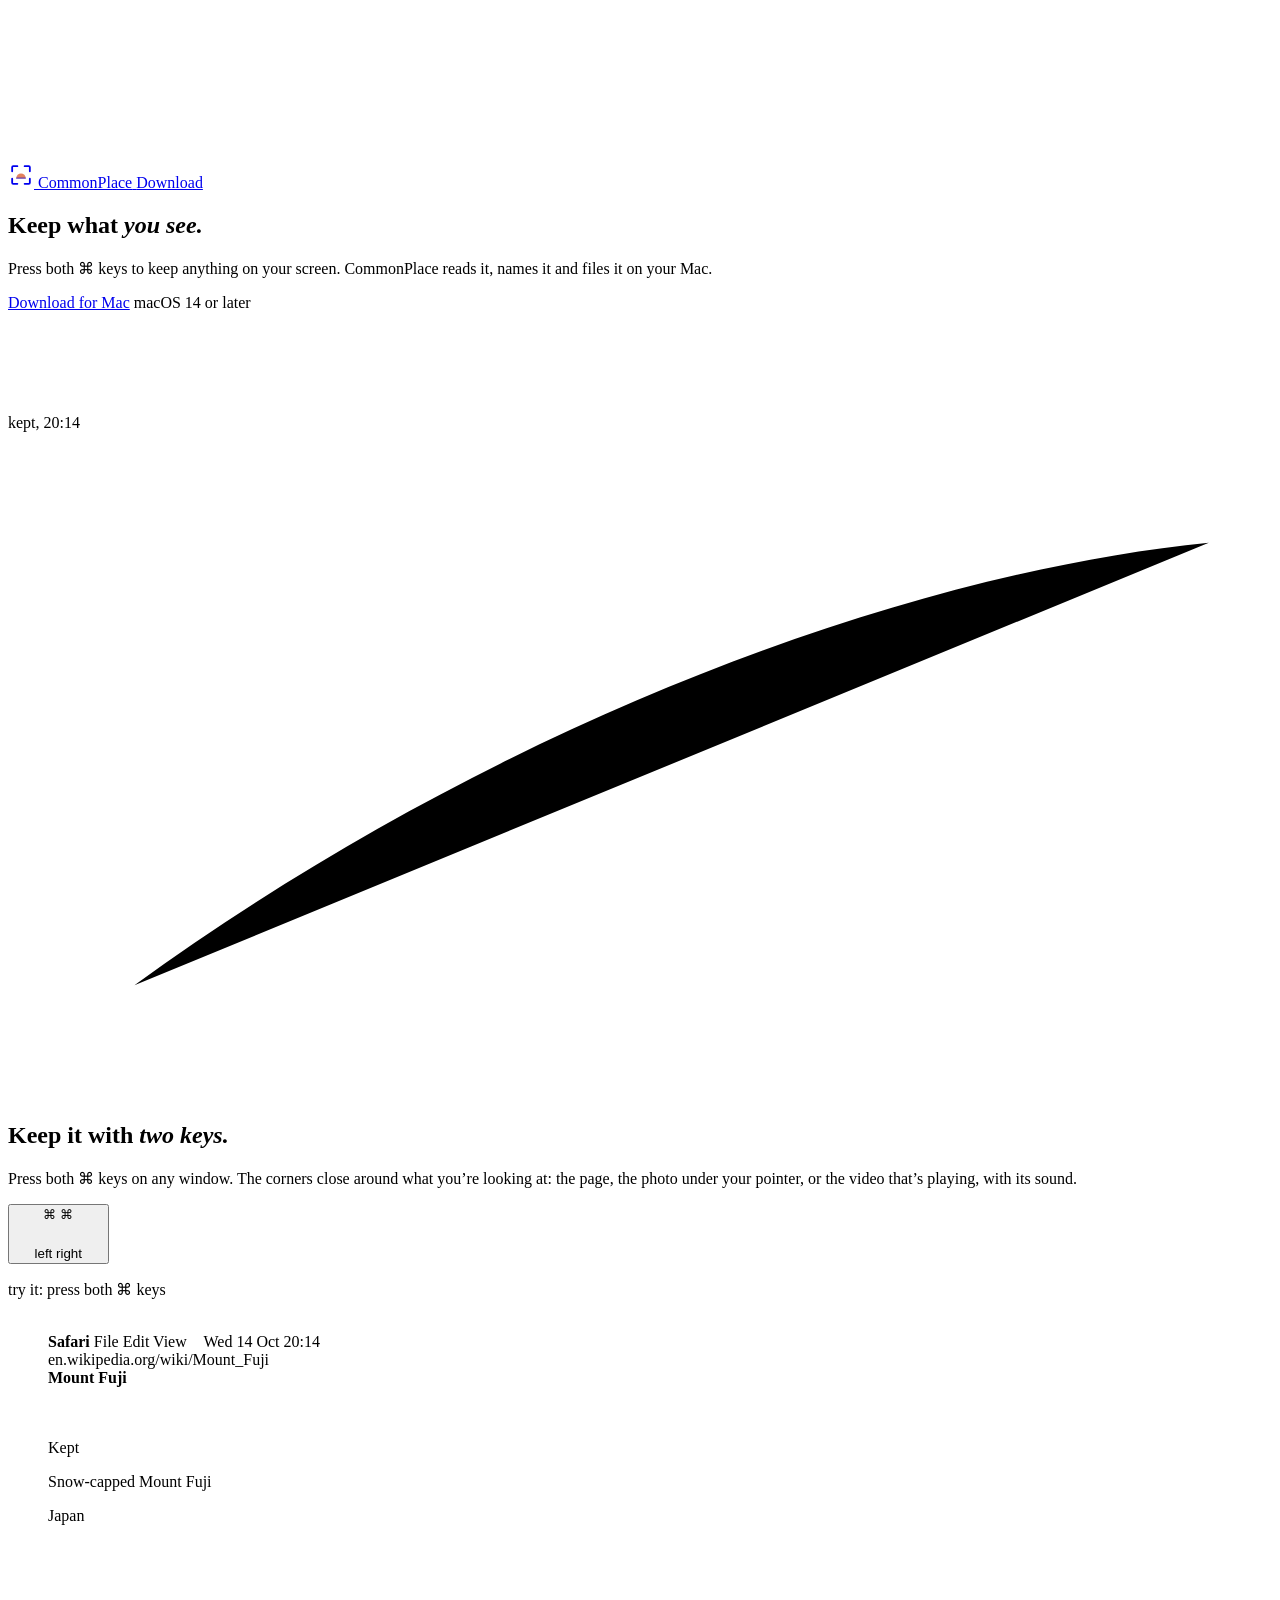
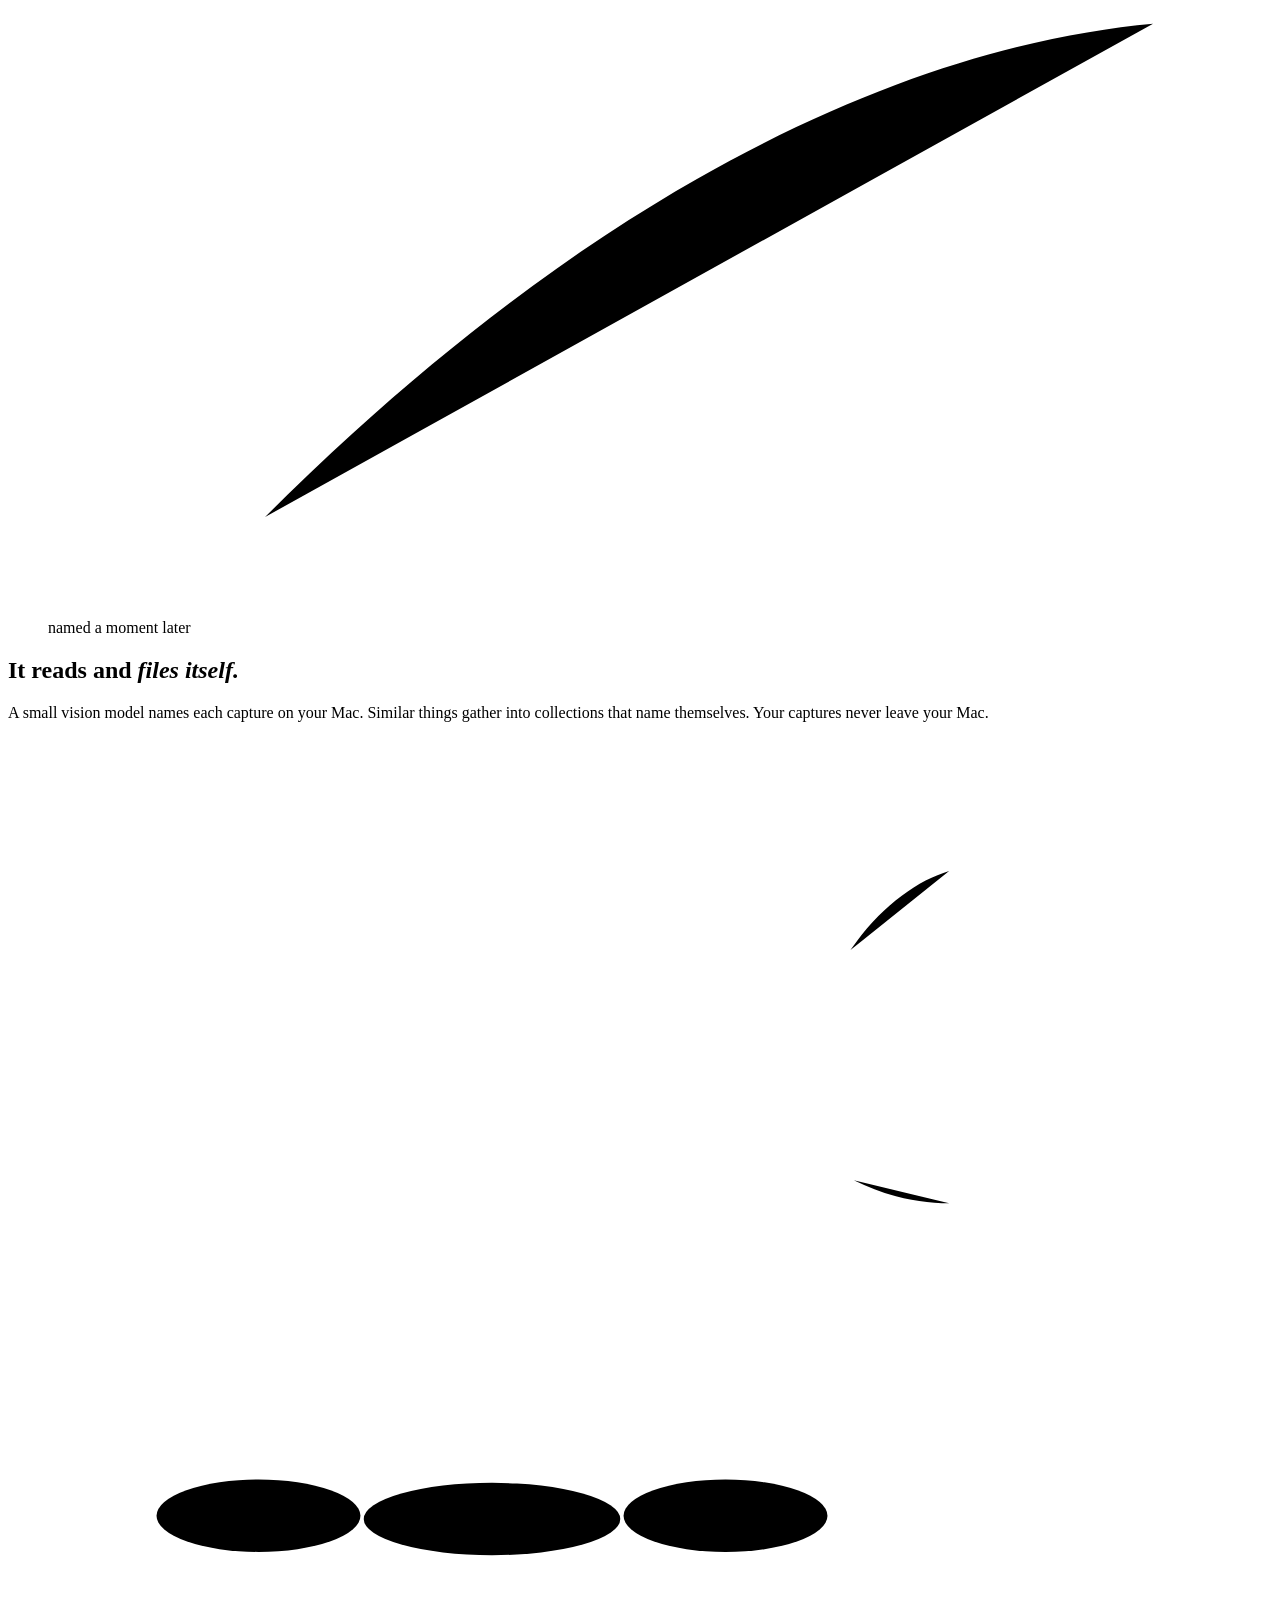
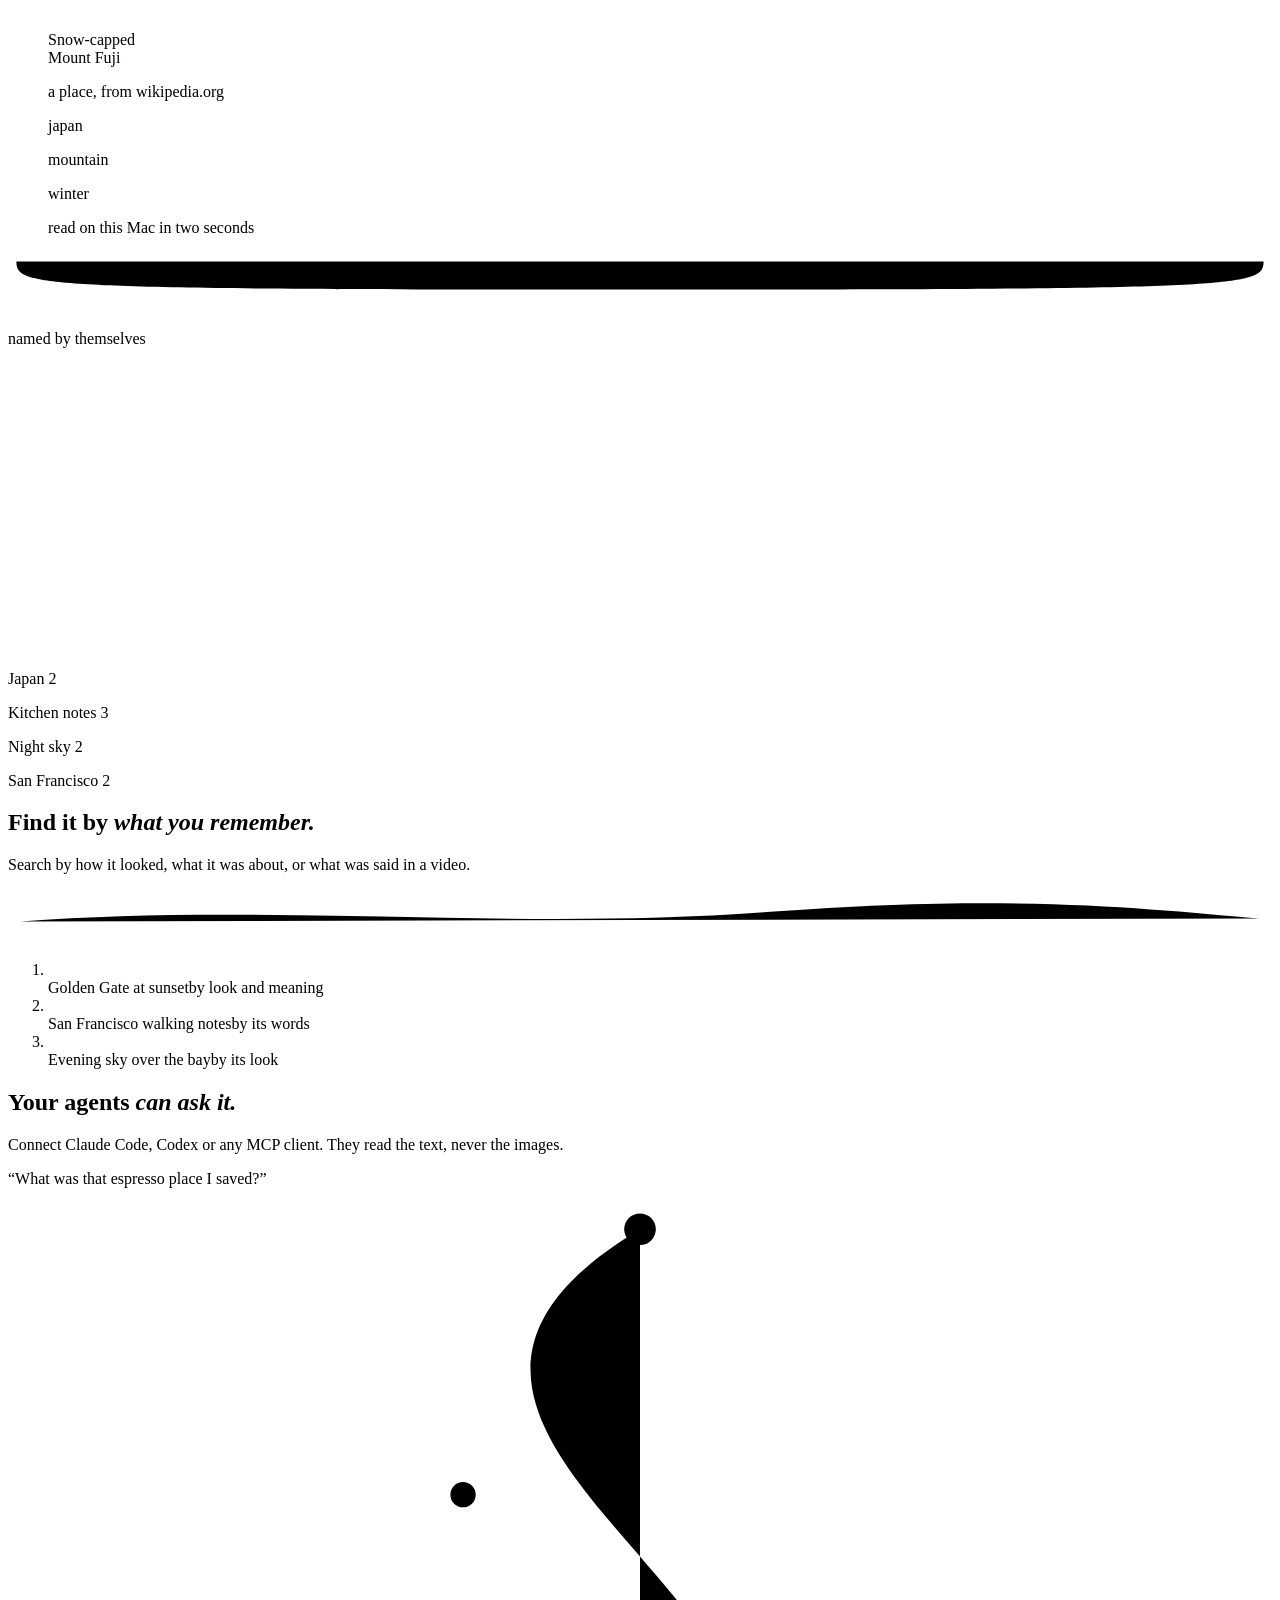
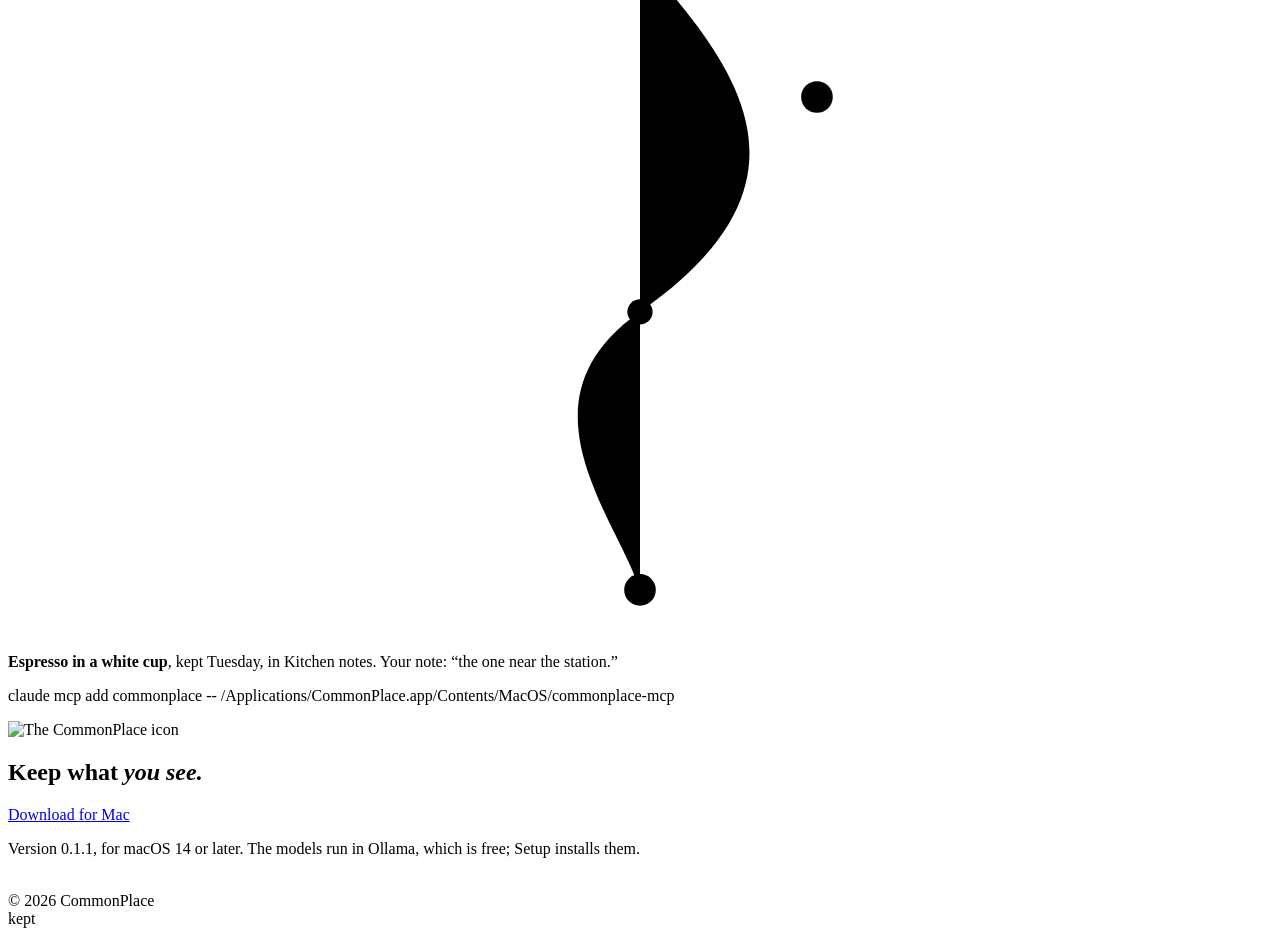
==== site/index.html @ 5548d1bf "CommonPlace: keep what you see A native Mac app: press both ⌘ keys to keep anything on your screen. " ====
<!doctype html>
<html lang="en">
<head>
<meta charset="utf-8">
<meta name="viewport" content="width=device-width, initial-scale=1">
<title>CommonPlace</title>
<meta name="description" content="Press both ⌘ keys to keep anything on your screen. CommonPlace reads it, names it and files it on your Mac.">
<meta property="og:title" content="CommonPlace">
<meta property="og:description" content="Press both ⌘ keys to keep anything on your screen.">
<meta property="og:image" content="https://atcommonplace.com/art/og.png">
<meta property="og:type" content="website">
<meta name="twitter:card" content="summary_large_image">
<meta name="theme-color" content="#1B2340">
<link rel="icon" href="/art/favicon.png" type="image/png">
<link rel="apple-touch-icon" href="/art/apple-touch-icon.png">
<link rel="preconnect" href="https://fonts.googleapis.com">
<link rel="preconnect" href="https://fonts.gstatic.com" crossorigin>
<link href="https://fonts.googleapis.com/css2?family=Newsreader:ital,opsz,wght@0,6..72,300..500;1,6..72,300..500&family=Instrument+Sans:wght@400..600&display=swap" rel="stylesheet">
<link rel="stylesheet" href="/styles.css">
</head>
<body>

<!-- The sky: a slowly flowing, grained gradient behind everything, turning from dawn to night as you read. -->
<canvas class="sky" id="sky" aria-hidden="true"></canvas>
<svg width="0" height="0" style="position:absolute" aria-hidden="true"><filter id="pencil" x="-5%" y="-20%" width="110%" height="140%"><feTurbulence type="fractalNoise" baseFrequency="0.06" numOctaves="2" seed="4" result="w"/><feDisplacementMap in="SourceGraphic" in2="w" scale="2.2" xChannelSelector="R" yChannelSelector="G" result="r"/><feTurbulence type="fractalNoise" baseFrequency="1.3" numOctaves="1" seed="9" result="s"/><feColorMatrix in="s" type="matrix" values="0 0 0 0 0  0 0 0 0 0  0 0 0 0 0  -2.2 0 0 0 2.0" result="m"/><feComposite in="r" in2="m" operator="in"/></filter></svg>
<div class="stars" aria-hidden="true"></div>

<header class="nav" id="nav">
  <a class="brand" href="#top" aria-label="CommonPlace">
    <svg class="live-mark" viewBox="0 0 100 100" width="26" height="26" aria-hidden="true">
      <defs><clipPath id="above-horizon"><rect x="0" y="0" width="100" height="63"/></clipPath></defs>
      <g clip-path="url(#above-horizon)"><circle id="mark-sun" cx="50" cy="62" r="18" fill="#E3835C"/></g>
      <path d="M33 62 H67" stroke="currentColor" stroke-width="5" stroke-linecap="round" opacity=".55"/>
      <path d="M16 36 V20 Q16 16 20 16 H36 M64 16 H80 Q84 16 84 20 V36 M84 64 V80 Q84 84 80 84 H64 M36 84 H20 Q16 84 16 80 V64" fill="none" stroke="currentColor" stroke-width="7" stroke-linecap="round" stroke-linejoin="round"/>
    </svg>
    <span>CommonPlace</span>
  </a>
  <a class="pill" href="#download">Download</a>
</header>

<main>

<section class="opening" id="top" data-sky="dawn" aria-label="CommonPlace">
  <div class="viewport-frame" aria-hidden="true"><i></i><i></i><i></i><i></i></div>
  <div class="opening-grid">
    <div class="opening-words">
      <h1 class="display"><span class="line"><span>Keep what</span></span> <span class="line"><span><em>you see.</em></span></span></h1>
      <p class="lede">Press both ⌘ keys to keep anything on your screen. CommonPlace reads it, names it and files it on your Mac.</p>
      <div class="opening-actions">
        <a class="pill pill-ivory" href="#download">Download for Mac</a>
        <span class="opening-hint">macOS 14 or later</span>
      </div>
    </div>
    <div class="collage" aria-hidden="true" data-depth="-0.08">
      <img class="c-yellow" src="/art/scrap-yellow.svg" alt="">
      <img class="c-ink" src="/art/scrap-ink.svg" alt="">
      <figure class="c-print c-fuji"><img src="/art/mountain.svg" alt="">
        <span class="frame"><i></i><i></i><i></i><i></i></span>
      </figure>
      <figure class="c-print c-cup" data-keep><img src="/art/croissant.svg" alt=""></figure>
      <p class="c-note">kept, 20:14</p>
      <svg class="c-note-line" viewBox="0 0 80 40"><path d="M76 6 C56 8 30 18 8 34 M8 34 l4 -12 M8 34 l12 -2"/></svg>
    </div>
  </div>
  <img class="hills hills-dawn" src="/art/hills-dawn.svg" alt="" data-depth="0.05">
</section>

<section class="scene keep" id="keep" data-sky="morning">
  <div class="keep-grid">
    <div class="words reveal">
      <h2 class="display">Keep it with <em>two keys.</em></h2>
      <p>Press both ⌘ keys on any window. The corners close around what you’re looking at: the page, the photo under your pointer, or the video that’s playing, with its sound.</p>
    </div>
    <button class="keys" id="keys" type="button" aria-label="Press both command keys to keep the window in the picture">
      <span class="keys-paper" aria-hidden="true"></span>
      <span class="key"><span>⌘</span></span>
      <span class="key"><span>⌘</span></span>
      <svg class="key-ticks" viewBox="0 0 120 30" aria-hidden="true"><path d="M34 26 l-7 -14 M60 22 v-18 M86 26 l7 -14"/></svg>
      <span class="pencil-note note-left" aria-hidden="true">left</span>
      <span class="pencil-note note-right" aria-hidden="true">right</span>
    </button>
    <p class="try" aria-hidden="true">try it: press both ⌘ keys</p>
    <figure class="mount reveal" id="mount" aria-hidden="true">
      <div class="desk">
        <img class="wallpaper" src="/art/wallpaper.svg" alt="">
        <div class="menubar"><span><b>Safari</b> File Edit View</span><span class="mb-right"><img src="/art/mark-ink.png" alt="" width="13" height="13"> Wed 14 Oct&nbsp;20:14</span></div>
        <div class="window">
          <div class="window-bar"><i></i><i></i><i></i><span>en.wikipedia.org/wiki/Mount_Fuji</span></div>
          <div class="window-body">
            <div class="window-text"><b>Mount Fuji</b><s></s><s></s><s class="short"></s><s></s><s class="short"></s></div>
            <img src="/art/mountain.svg" alt="">
          </div>
          <div class="corners"><i></i><i></i><i></i><i></i></div>
        </div>
        <div class="island">
          <img src="/art/mountain.svg" alt="">
          <div><p class="island-label">Kept</p><p class="island-title">Snow-capped Mount Fuji</p></div>
          <span class="chip">Japan</span>
        </div>
      </div>
      <figcaption class="margin-note">
        <svg viewBox="0 0 120 70" aria-hidden="true"><path d="M112 10 C90 12 58 24 22 60 M22 60 l3 -14 M22 60 l14 -3"/></svg>
        <span>named a moment later</span>
      </figcaption>
    </figure>
  </div>
</section>

<section class="scene reads" data-sky="golden">
  <div class="reads-grid">
    <div class="words reveal">
      <h2 class="display">It reads and <em>files itself.</em></h2>
      <p>A small vision model names each capture on your Mac. Similar things gather into collections that name themselves. Your captures never leave your Mac.</p>
    </div>
    <figure class="reading reveal" aria-hidden="true">
      <div class="big-print" data-keep><img src="/art/mountain.svg" alt=""></div>
      <svg class="annotations" viewBox="0 0 720 520">
        <path class="a1" d="M548 70 C528 76 506 92 488 118 M488 118 l1 -13 M488 118 l12 -5"/>
        <path class="a2" d="M548 272 C530 272 510 268 490 258 M490 258 l12 -1 M490 258 l7 10"/>
        <ellipse class="a3" cx="128" cy="462" rx="62" ry="22"/>
        <ellipse class="a3 b" cx="270" cy="464" rx="78" ry="22"/>
        <ellipse class="a3 c" cx="412" cy="462" rx="62" ry="22"/>
      </svg>
      <p class="note n-title">Snow-capped<br>Mount Fuji</p>
      <p class="note n-kind">a place, from wikipedia.org</p>
      <p class="note n-tag" style="left:17.8%">japan</p><p class="note n-tag" style="left:37.5%">mountain</p><p class="note n-tag" style="left:57.2%">winter</p>
      <p class="note n-time">read on this Mac in two seconds</p>
    </figure>
  </div>
  <div class="table" aria-hidden="true">
    <svg class="table-bracket" viewBox="0 0 900 40" preserveAspectRatio="none"><path d="M6 6 C6 24 20 26 450 26 C880 26 894 24 894 6 M450 26 v10"/></svg>
    <p class="table-note">named by themselves</p>
    <figure class="card" data-keep style="--sx:-44vw; --sy:40px; --sr:-14deg; --tx:-405px; --ty:0px; --tr:-5deg; --mx:-94px; --my:-170px; --mr:-5deg"><img src="/art/mountain.svg" alt=""></figure>
    <figure class="card" data-keep style="--sx:-20vw; --sy:-70px; --sr:9deg; --tx:-392px; --ty:-12px; --tr:3deg; --mx:-88px; --my:-160px; --mr:3deg"><img src="/art/bamboo.svg" alt=""></figure>
    <figure class="card" data-keep style="--sx:-30vw; --sy:130px; --sr:12deg; --tx:-128px; --ty:0px; --tr:4deg; --mx:94px; --my:-170px; --mr:4deg"><img src="/art/cup.svg" alt=""></figure>
    <figure class="card" data-keep style="--sx:8vw; --sy:150px; --sr:-10deg; --tx:-118px; --ty:-12px; --tr:-3deg; --mx:100px; --my:-160px; --mr:-3deg"><img src="/art/croissant.svg" alt=""></figure>
    <figure class="card" data-keep style="--sx:38vw; --sy:-30px; --sr:7deg; --tx:-124px; --ty:-22px; --tr:1deg; --mx:90px; --my:-150px; --mr:1deg"><img src="/art/lemons.svg" alt=""></figure>
    <figure class="card" data-keep style="--sx:30vw; --sy:90px; --sr:-6deg; --tx:138px; --ty:0px; --tr:-4deg; --mx:-94px; --my:110px; --mr:-4deg"><img src="/art/starry.svg" alt=""></figure>
    <figure class="card" data-keep style="--sx:-6vw; --sy:-100px; --sr:-8deg; --tx:150px; --ty:-12px; --tr:3deg; --mx:-88px; --my:120px; --mr:3deg"><img src="/art/planet.svg" alt=""></figure>
    <figure class="card" data-keep style="--sx:22vw; --sy:-110px; --sr:14deg; --tx:410px; --ty:0px; --tr:5deg; --mx:94px; --my:110px; --mr:5deg"><img src="/art/bridge.svg" alt=""></figure>
    <figure class="card" data-keep style="--sx:-36vw; --sy:-10px; --sr:4deg; --tx:398px; --ty:-12px; --tr:-2deg; --mx:100px; --my:120px; --mr:-2deg"><img src="/art/page.svg" alt=""></figure>
    <p class="stack-label" style="--tx:-398px; --mx:-94px; --my:-70px">Japan <span>2</span></p>
    <p class="stack-label" style="--tx:-124px; --mx:97px; --my:-70px">Kitchen notes <span>3</span></p>
    <p class="stack-label" style="--tx:144px; --mx:-94px; --my:210px">Night sky <span>2</span></p>
    <p class="stack-label" style="--tx:404px; --mx:97px; --my:210px">San Francisco <span>2</span></p>
  </div>
</section>

<section class="scene find" data-sky="dusk">
  <div class="words center reveal">
    <h2 class="display">Find it by <em>what you remember.</em></h2>
    <p>Search by how it looked, what it was about, or what was said in a video.</p>
  </div>
  <div class="search reveal" aria-hidden="true">
    <div class="search-line"><span class="typed" data-text="a red bridge at sunset"></span><i class="caret"></i>
      <svg class="scribble" viewBox="0 0 400 16" preserveAspectRatio="none"><path d="M4 10 C80 4 160 13 240 7 S360 6 396 9"/></svg></div>
    <ol class="results">
      <li class="result" data-keep style="--r:-3deg"><div class="r-print"><img src="/art/bridge.svg" alt=""></div><span class="r-title">Golden Gate at sunset</span><span class="why">by look and meaning</span></li>
      <li class="result" data-keep style="--r:2deg"><div class="r-print"><img src="/art/page.svg" alt=""></div><span class="r-title">San Francisco walking notes</span><span class="why">by its words</span></li>
      <li class="result" data-keep style="--r:-1deg"><div class="r-print"><img src="/art/starry.svg" alt=""></div><span class="r-title">Evening sky over the bay</span><span class="why">by its look</span></li>
    </ol>
  </div>
</section>

<section class="scene ask" data-sky="night">
  <div class="words center reveal">
    <h2 class="display">Your agents <em>can ask it.</em></h2>
    <p>Connect Claude Code, Codex or any MCP client. They read the text, never the images.</p>
  </div>
  <div class="dialogue reveal" aria-hidden="true">
    <p class="ask-line">“What was that espresso place I saved?”</p>
    <svg class="star-path" viewBox="0 0 200 160"><path d="M100 4 C40 40 160 70 100 112 C80 126 96 144 100 156"/><circle cx="100" cy="4" r="2.5"/><circle cx="72" cy="46" r="2"/><circle cx="128" cy="78" r="2.5"/><circle cx="100" cy="112" r="2"/><circle cx="100" cy="156" r="2.5"/></svg>
    <div class="answer-card" data-keep>
      <img src="/art/cup-top.svg" alt="">
      <p><b>Espresso in a white cup</b>, kept Tuesday, in Kitchen notes. Your note: “the one near the station.”</p>
    </div>
    <p class="cmd">claude mcp add commonplace -- /Applications/CommonPlace.app/Contents/MacOS/commonplace-mcp</p>
  </div>
</section>

<section class="download" id="download" data-sky="deepNight">
  <i class="shooting-star" aria-hidden="true"></i>
  <div class="download-words reveal">
    <img class="app-icon" src="/art/icon.png" alt="The CommonPlace icon" width="136" height="136">
    <h2 class="display">Keep what <em>you see.</em></h2>
    <a class="pill pill-ivory pill-large" id="get" href="/download" data-keep>Download for Mac</a>
    <p class="meta">Version 0.1.1, for macOS 14 or later. The models run in Ollama, which is free; Setup installs them.</p>
  </div>
  <img class="hills hills-night" src="/art/hills-night.svg" alt="">
  <footer class="footer">© 2026 CommonPlace</footer>
</section>

</main>

<div class="finder" id="finder" aria-hidden="true"><i></i><i></i><i></i><i></i><span class="finder-note">kept</span></div>
<div class="grain" aria-hidden="true"></div>
<script src="https://cdn.jsdelivr.net/npm/lenis@1.1.13/dist/lenis.min.js" defer></script>
<script src="/main.js" defer></script>
</body>
</html>
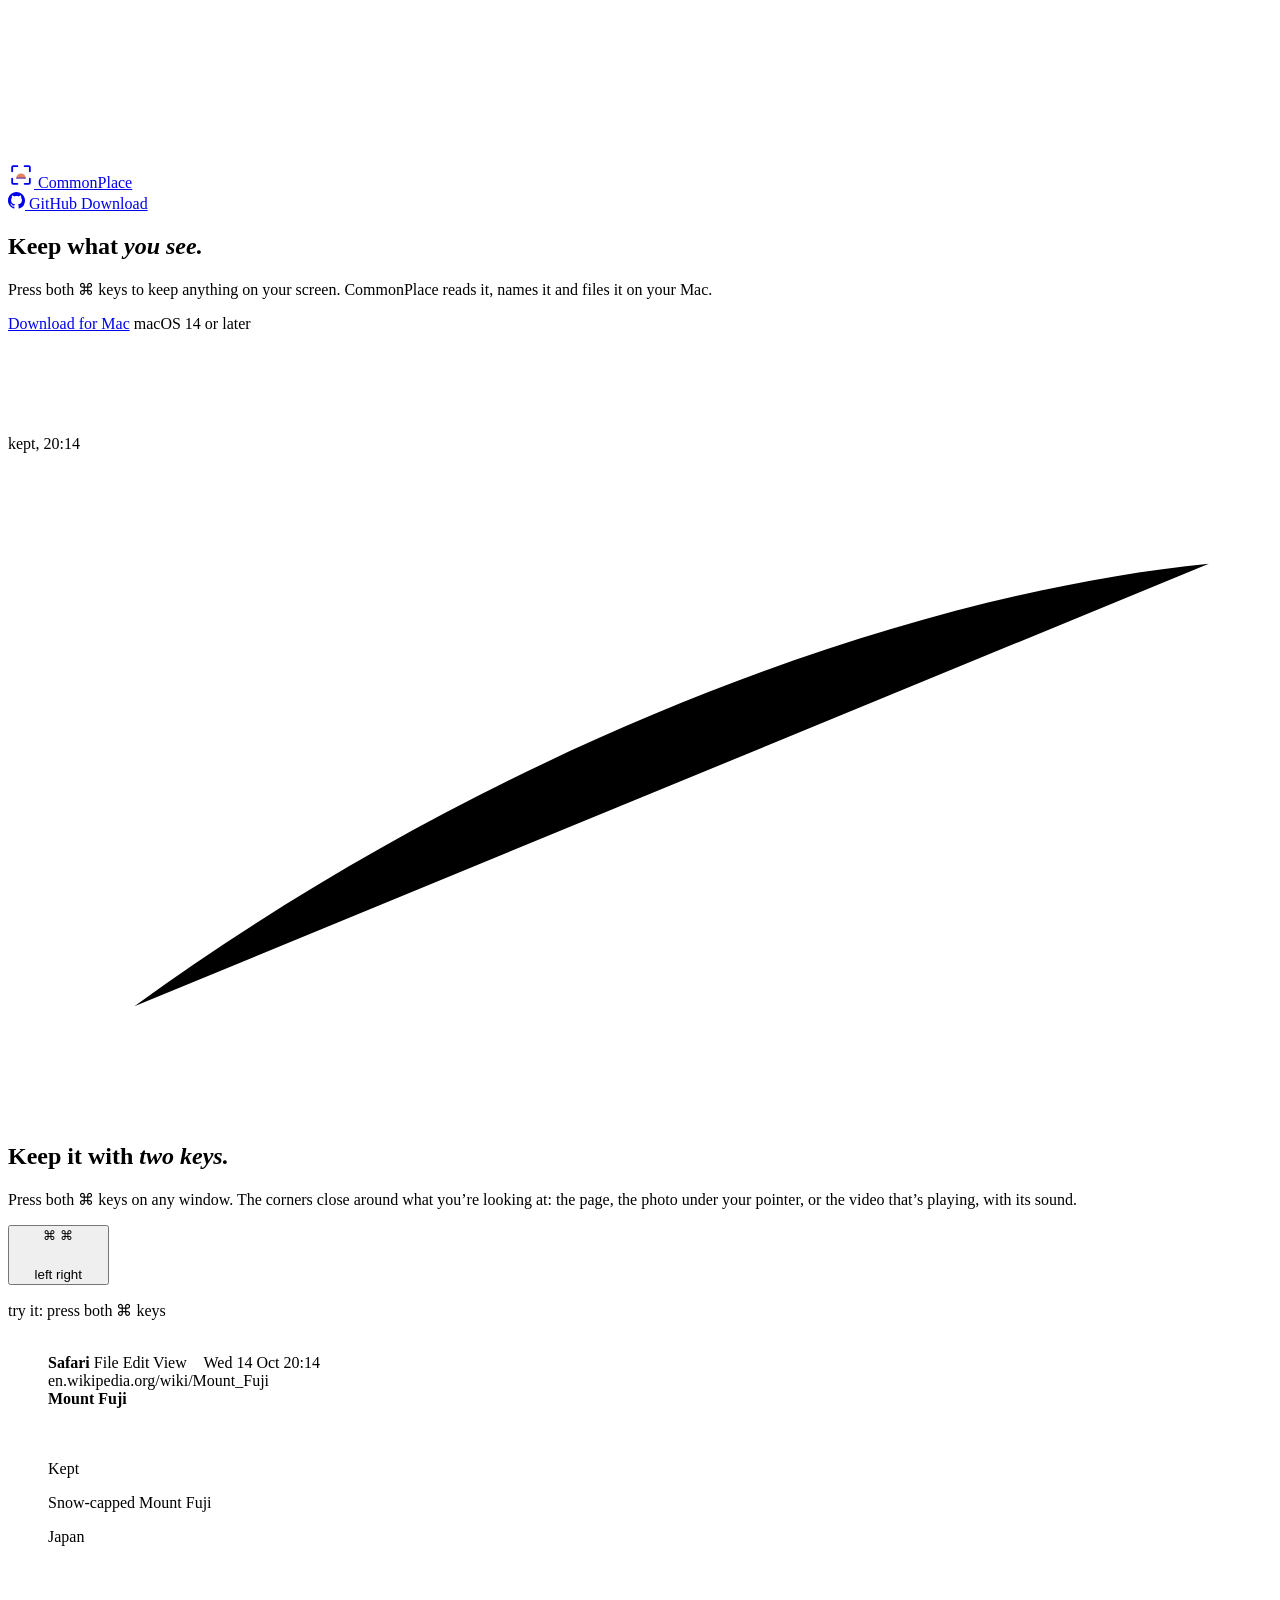
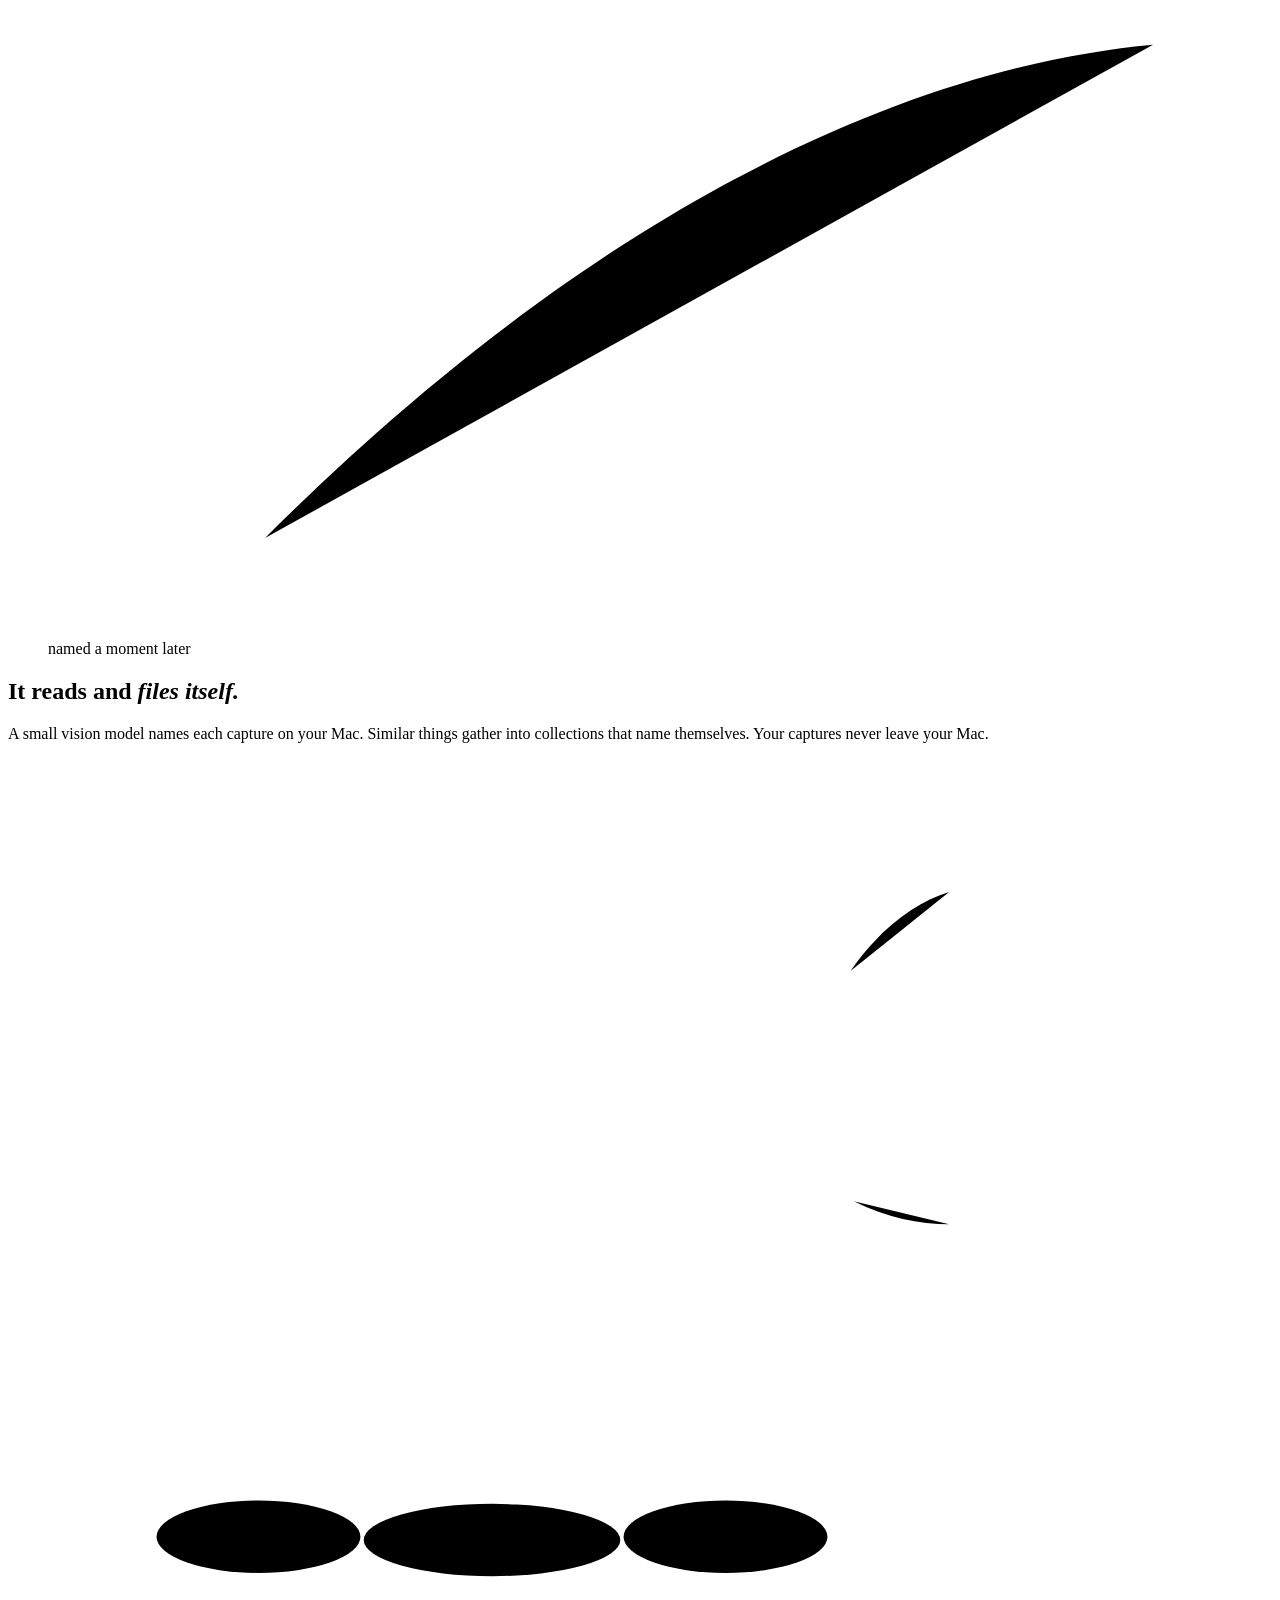
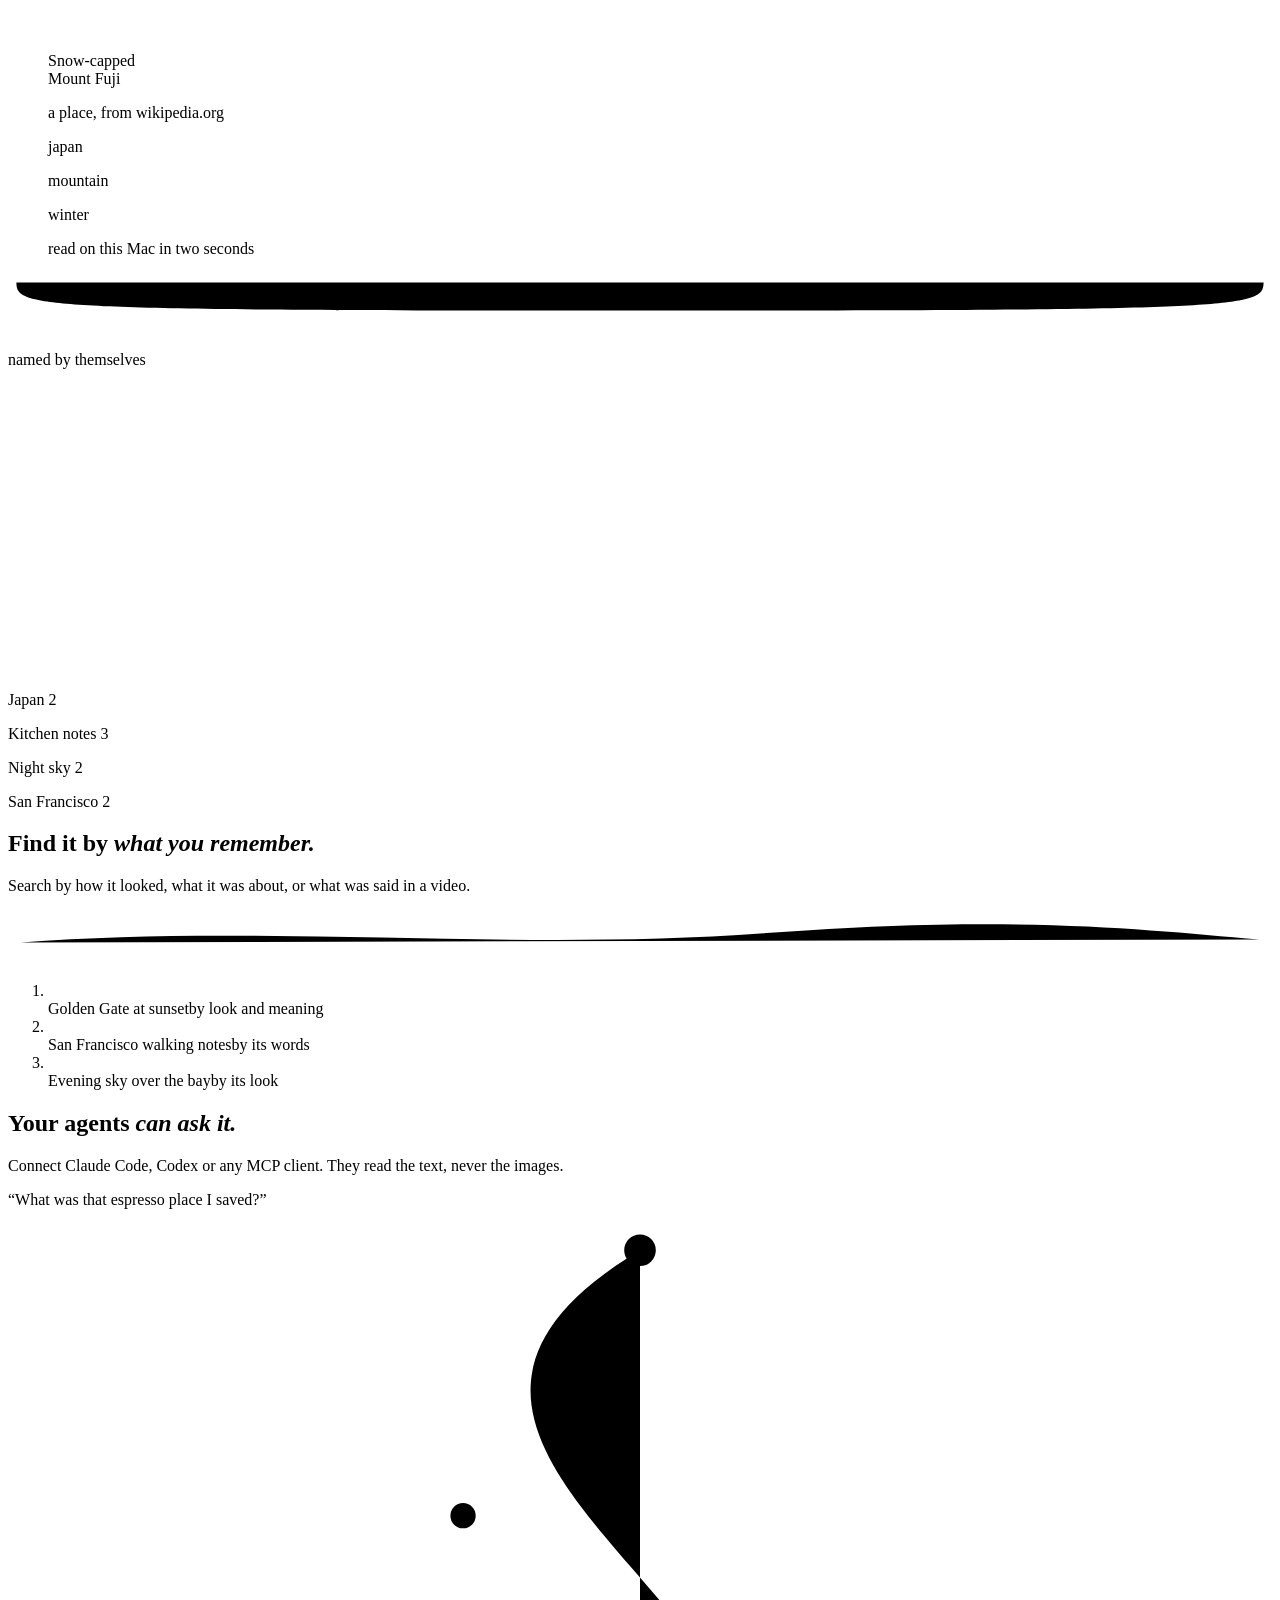
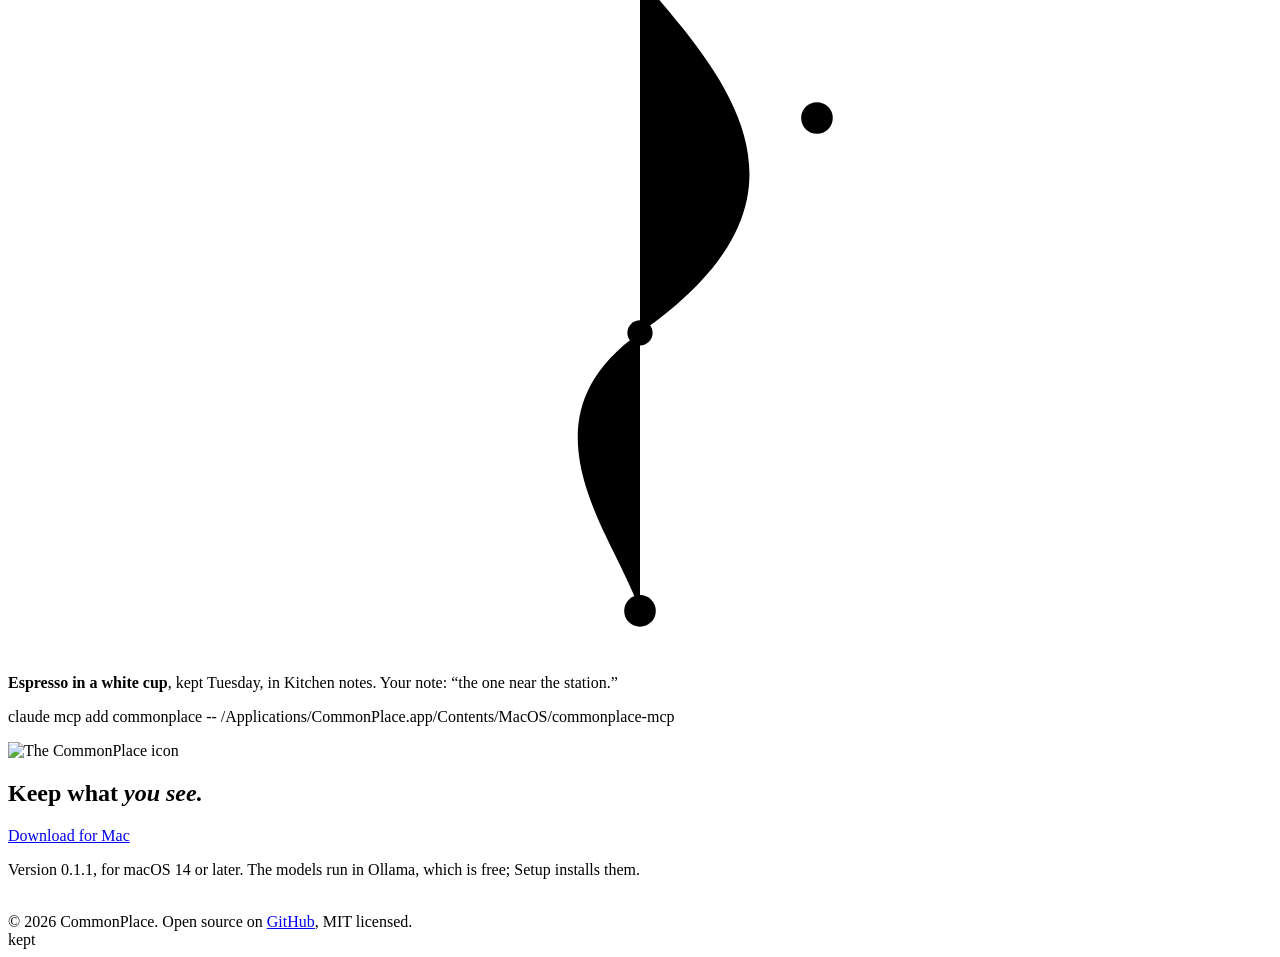
==== commit 56d61fd8: "Website: a link to this repository" ====
--- a/site/index.html
+++ b/site/index.html
@@ -35,7 +35,13 @@
     </svg>
     <span>CommonPlace</span>
   </a>
-  <a class="pill" href="#download">Download</a>
+  <div class="nav-actions">
+    <a class="nav-link" href="https://github.com/sandroandric/AtCommonPlace">
+      <svg viewBox="0 0 16 16" width="17" height="17" aria-hidden="true"><path fill="currentColor" d="M8 0C3.58 0 0 3.58 0 8c0 3.54 2.29 6.53 5.47 7.59.4.07.55-.17.55-.38 0-.19-.01-.82-.01-1.49-2.01.37-2.53-.49-2.69-.94-.09-.23-.48-.94-.82-1.13-.28-.15-.68-.52-.01-.53.63-.01 1.08.58 1.23.82.72 1.21 1.87.87 2.33.66.07-.52.28-.87.51-1.07-1.78-.2-3.64-.89-3.64-3.95 0-.87.31-1.59.82-2.15-.08-.2-.36-1.02.08-2.12 0 0 .67-.21 2.2.82.64-.18 1.32-.27 2-.27.68 0 1.36.09 2 .27 1.53-1.04 2.2-.82 2.2-.82.44 1.1.16 1.92.08 2.12.51.56.82 1.27.82 2.15 0 3.07-1.87 3.75-3.65 3.95.29.25.54.73.54 1.48 0 1.07-.01 1.93-.01 2.2 0 .21.15.46.55.38A8.013 8.013 0 0016 8c0-4.42-3.58-8-8-8z"/></svg>
+      <span>GitHub</span>
+    </a>
+    <a class="pill" href="#download">Download</a>
+  </div>
 </header>
 
 <main>
@@ -187,7 +193,7 @@
     <p class="meta">Version 0.1.1, for macOS 14 or later. The models run in Ollama, which is free; Setup installs them.</p>
   </div>
   <img class="hills hills-night" src="/art/hills-night.svg" alt="">
-  <footer class="footer">© 2026 CommonPlace</footer>
+  <footer class="footer">© 2026 CommonPlace. Open source on <a href="https://github.com/sandroandric/AtCommonPlace">GitHub</a>, MIT licensed.</footer>
 </section>
 
 </main>
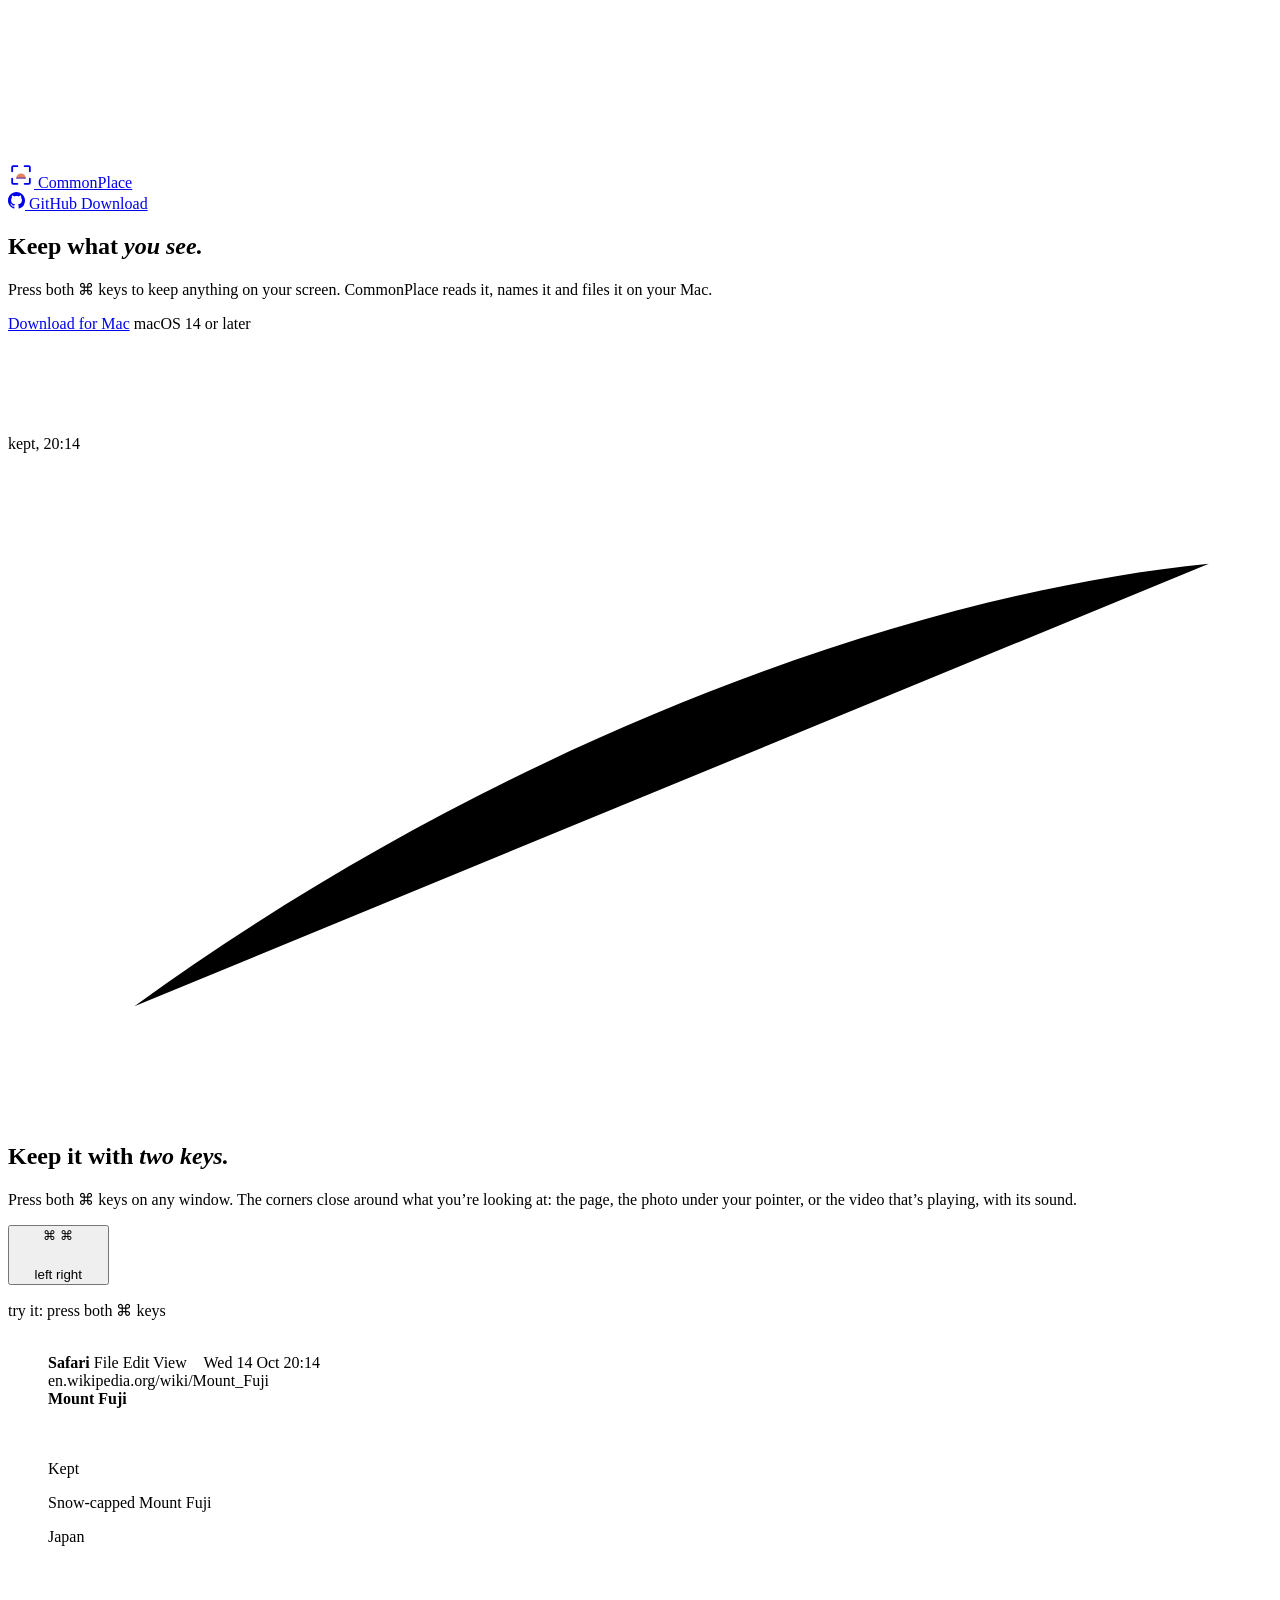
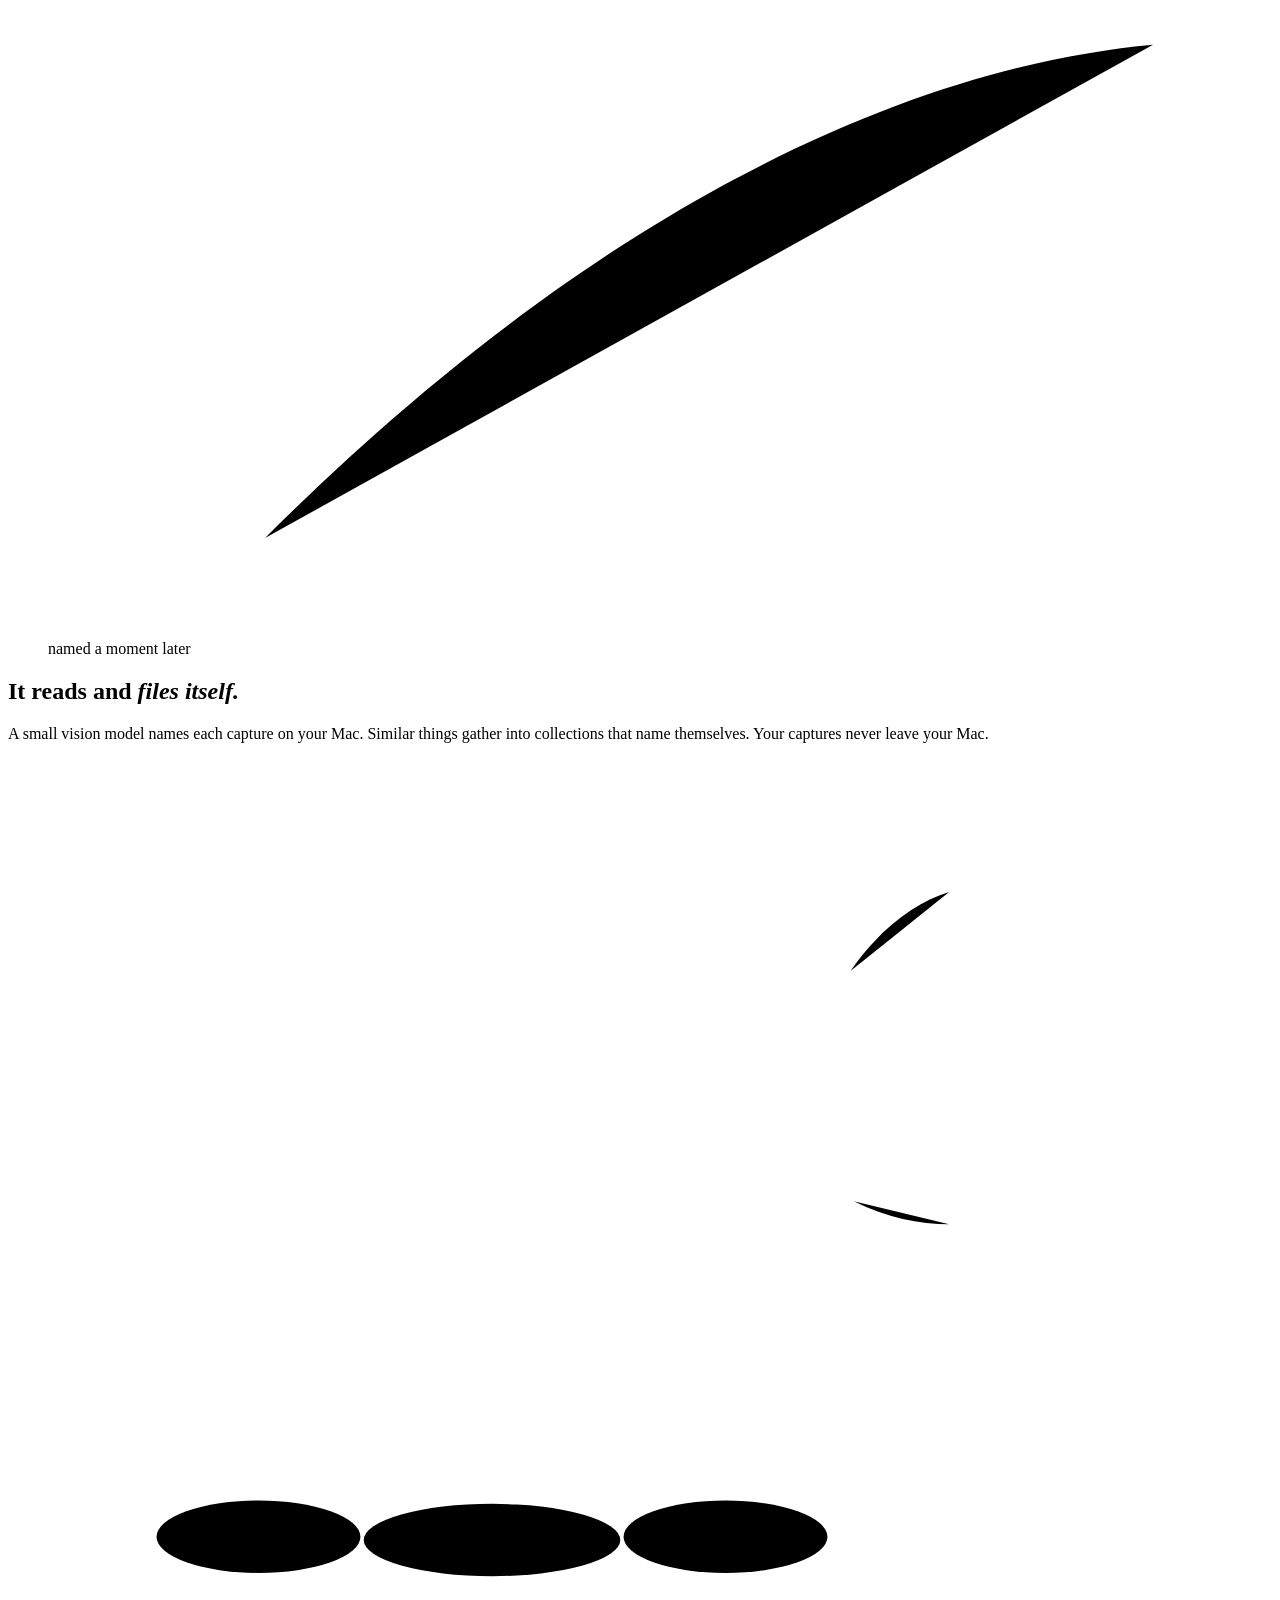
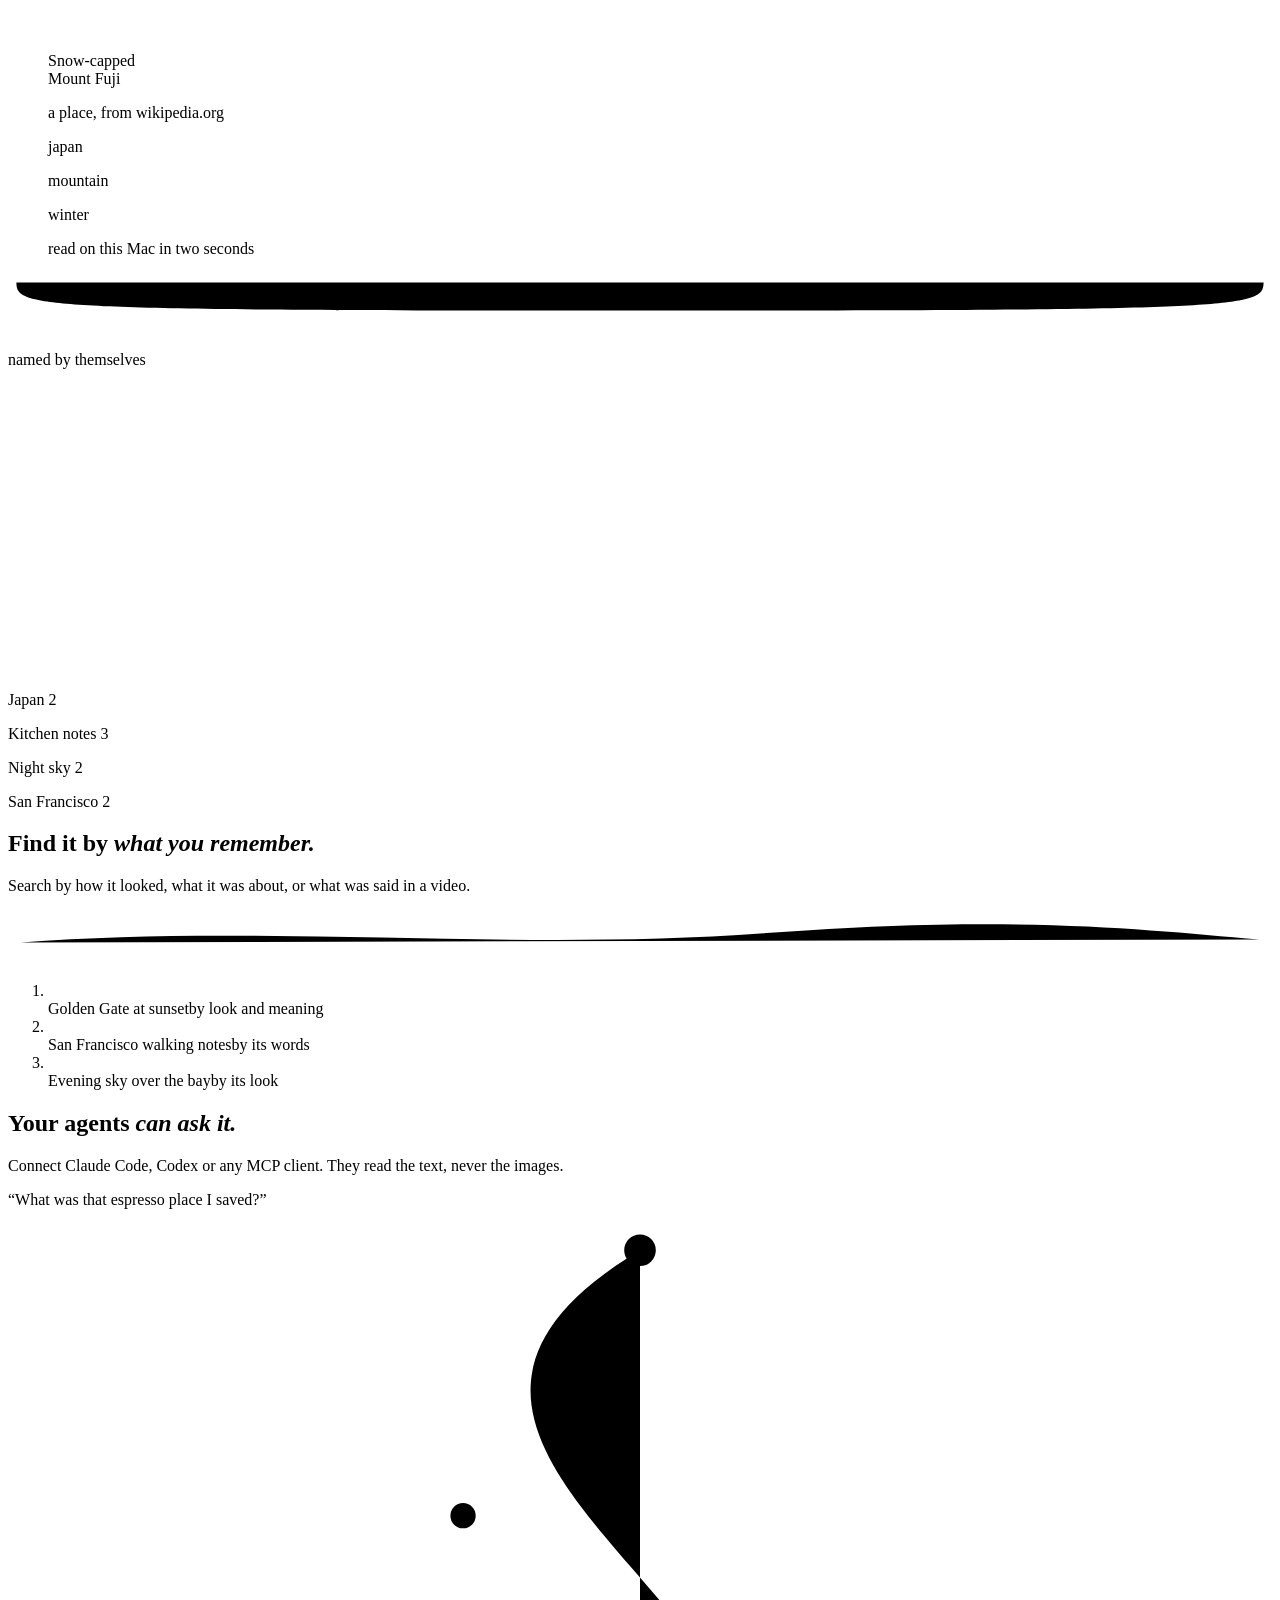
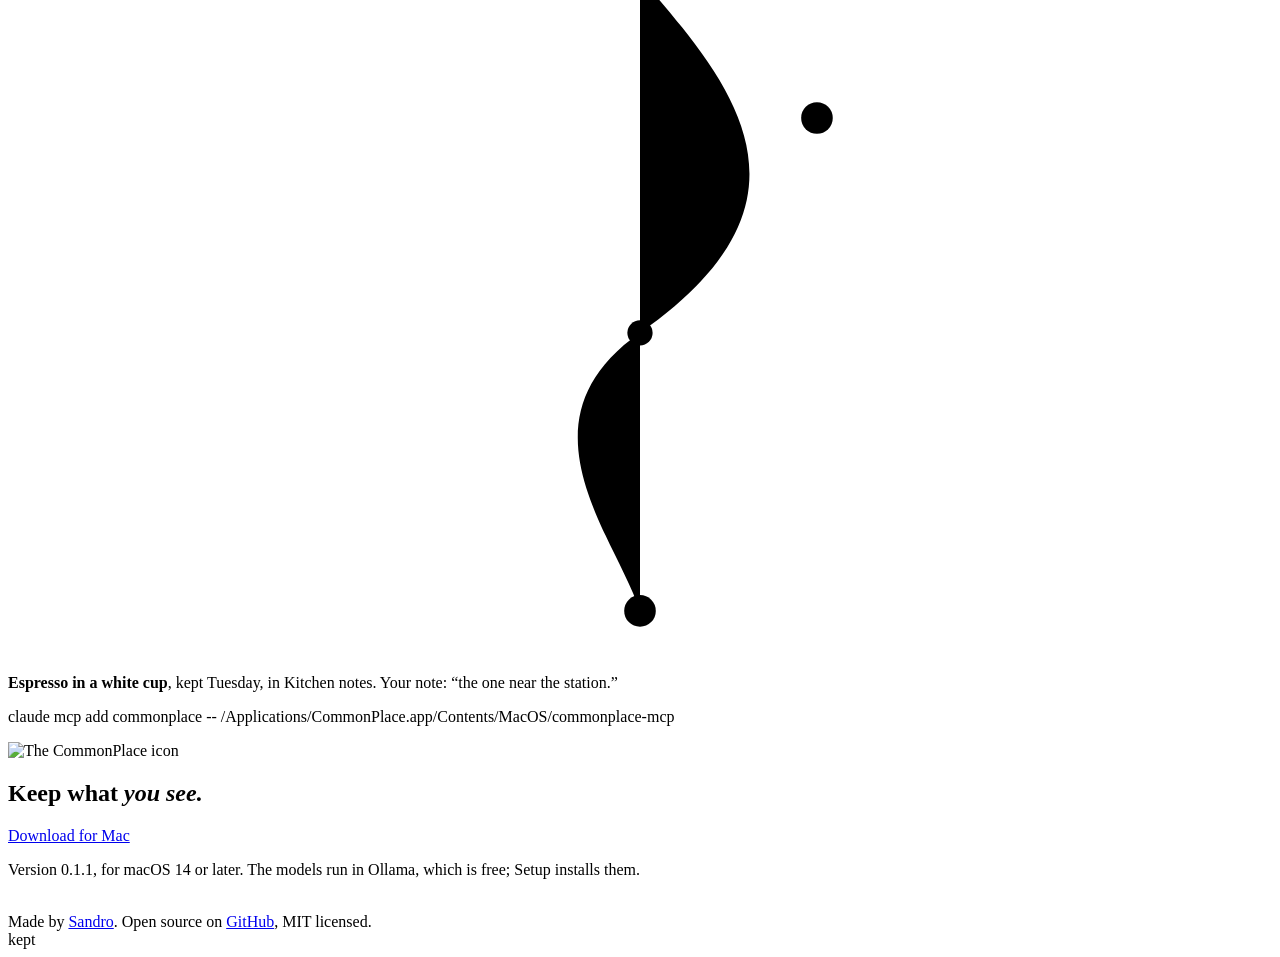
==== commit 3b71cd2d: "Made by Sandro" ====
--- a/site/index.html
+++ b/site/index.html
@@ -193,7 +193,7 @@
     <p class="meta">Version 0.1.1, for macOS 14 or later. The models run in Ollama, which is free; Setup installs them.</p>
   </div>
   <img class="hills hills-night" src="/art/hills-night.svg" alt="">
-  <footer class="footer">© 2026 CommonPlace. Open source on <a href="https://github.com/sandroandric/AtCommonPlace">GitHub</a>, MIT licensed.</footer>
+  <footer class="footer">Made by <a href="https://bysandro.com">Sandro</a>. Open source on <a href="https://github.com/sandroandric/AtCommonPlace">GitHub</a>, MIT licensed.</footer>
 </section>
 
 </main>
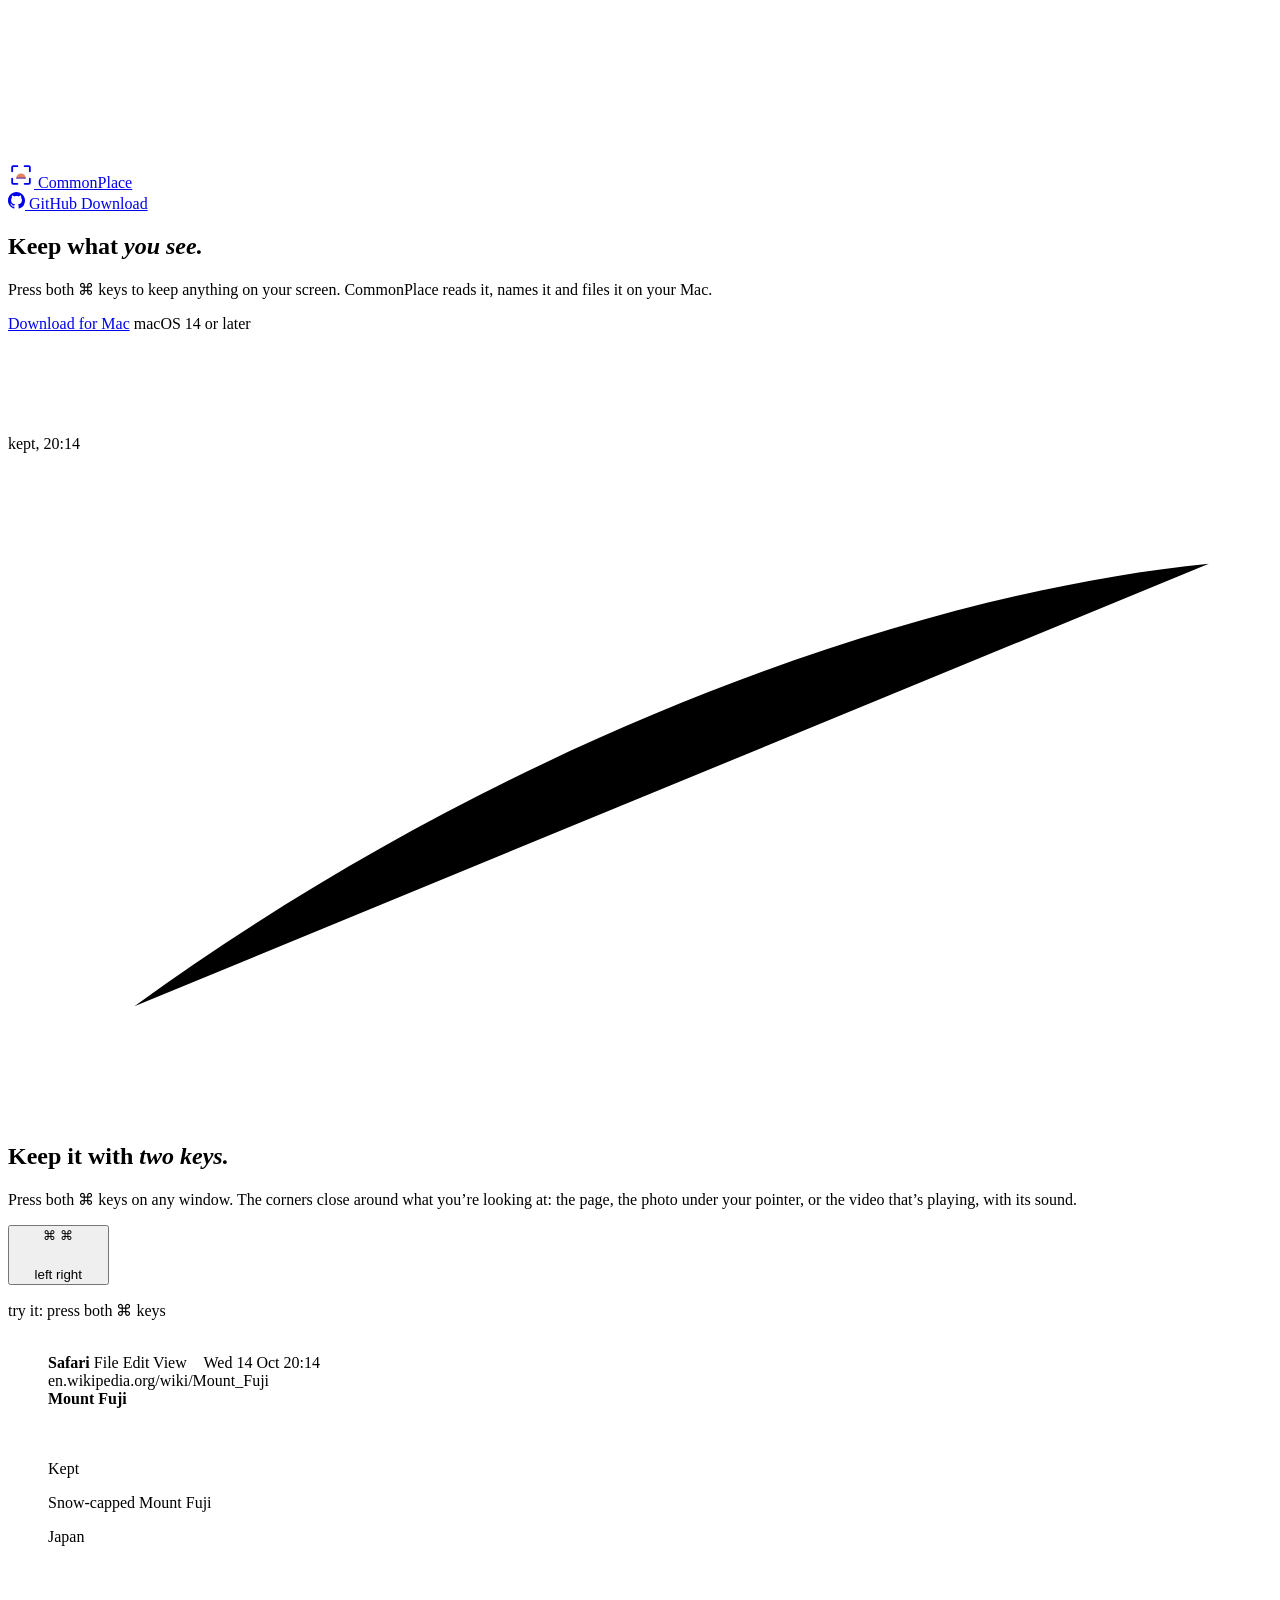
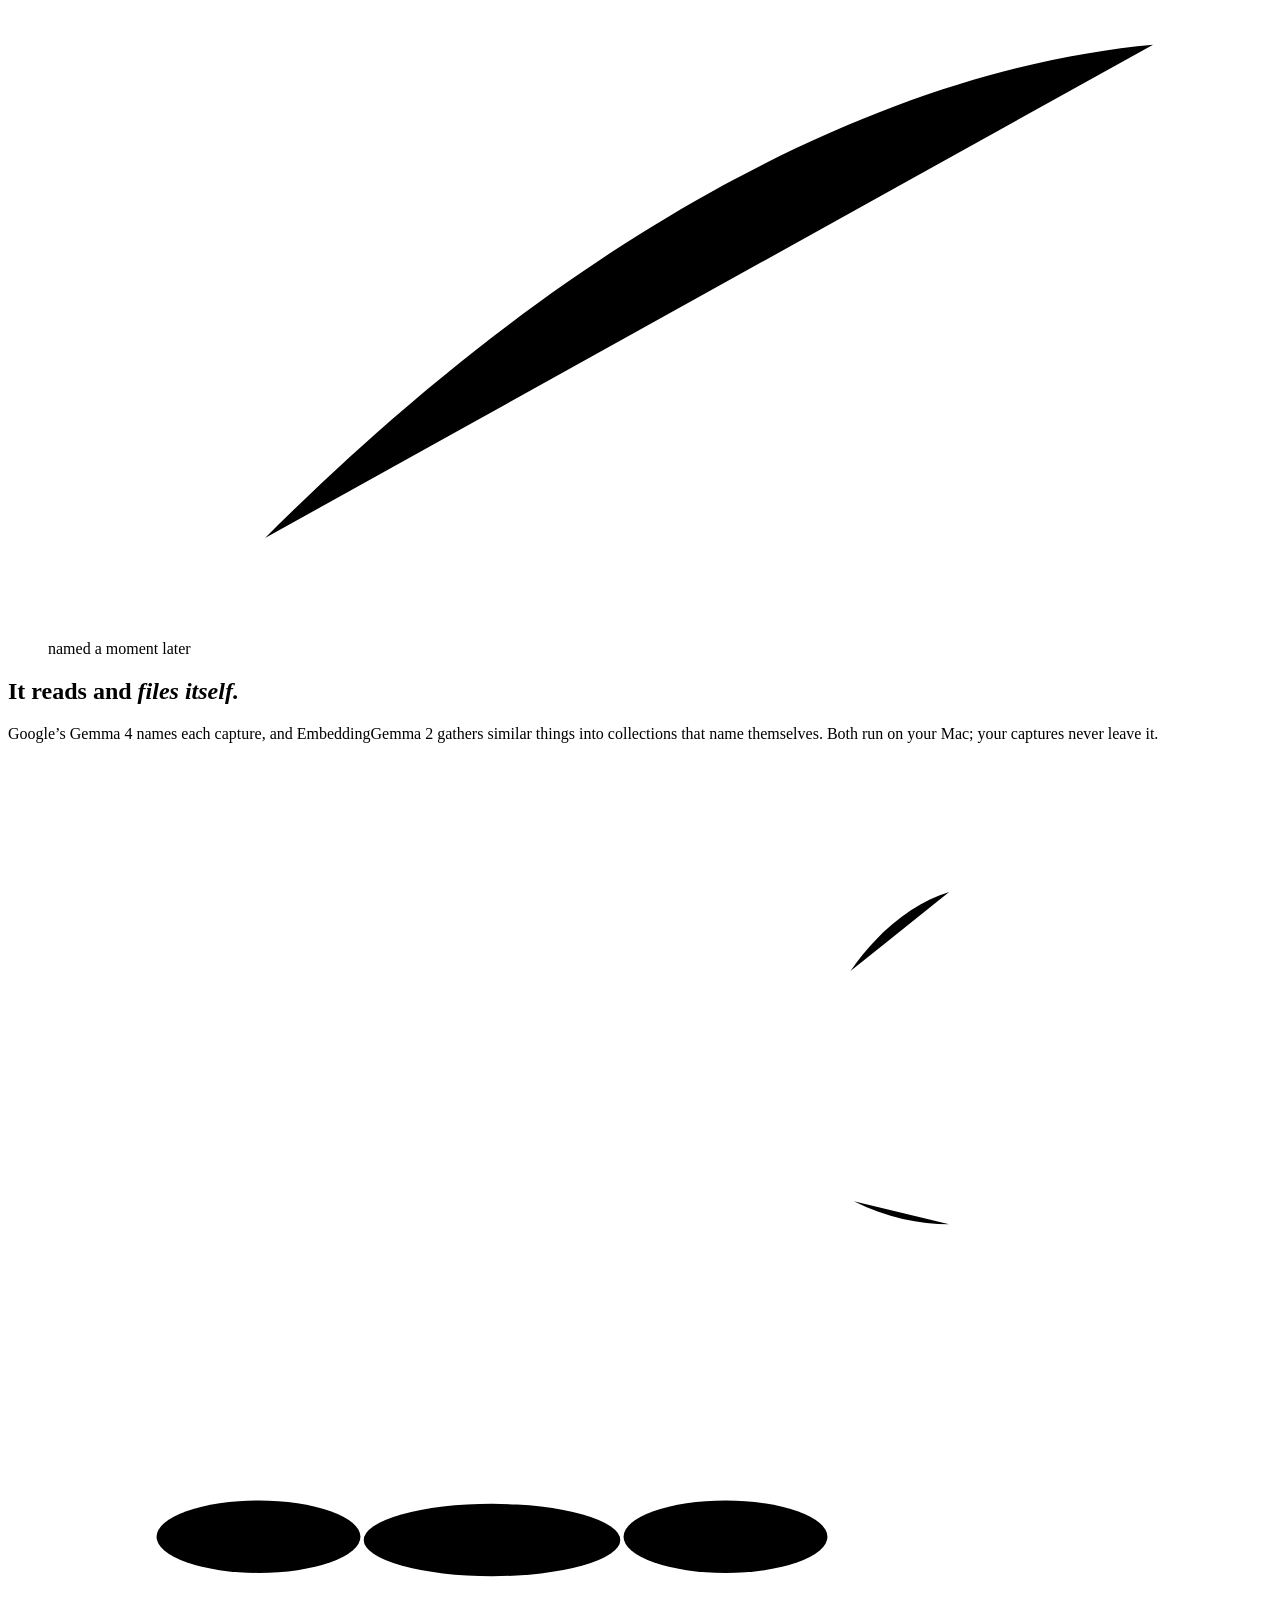
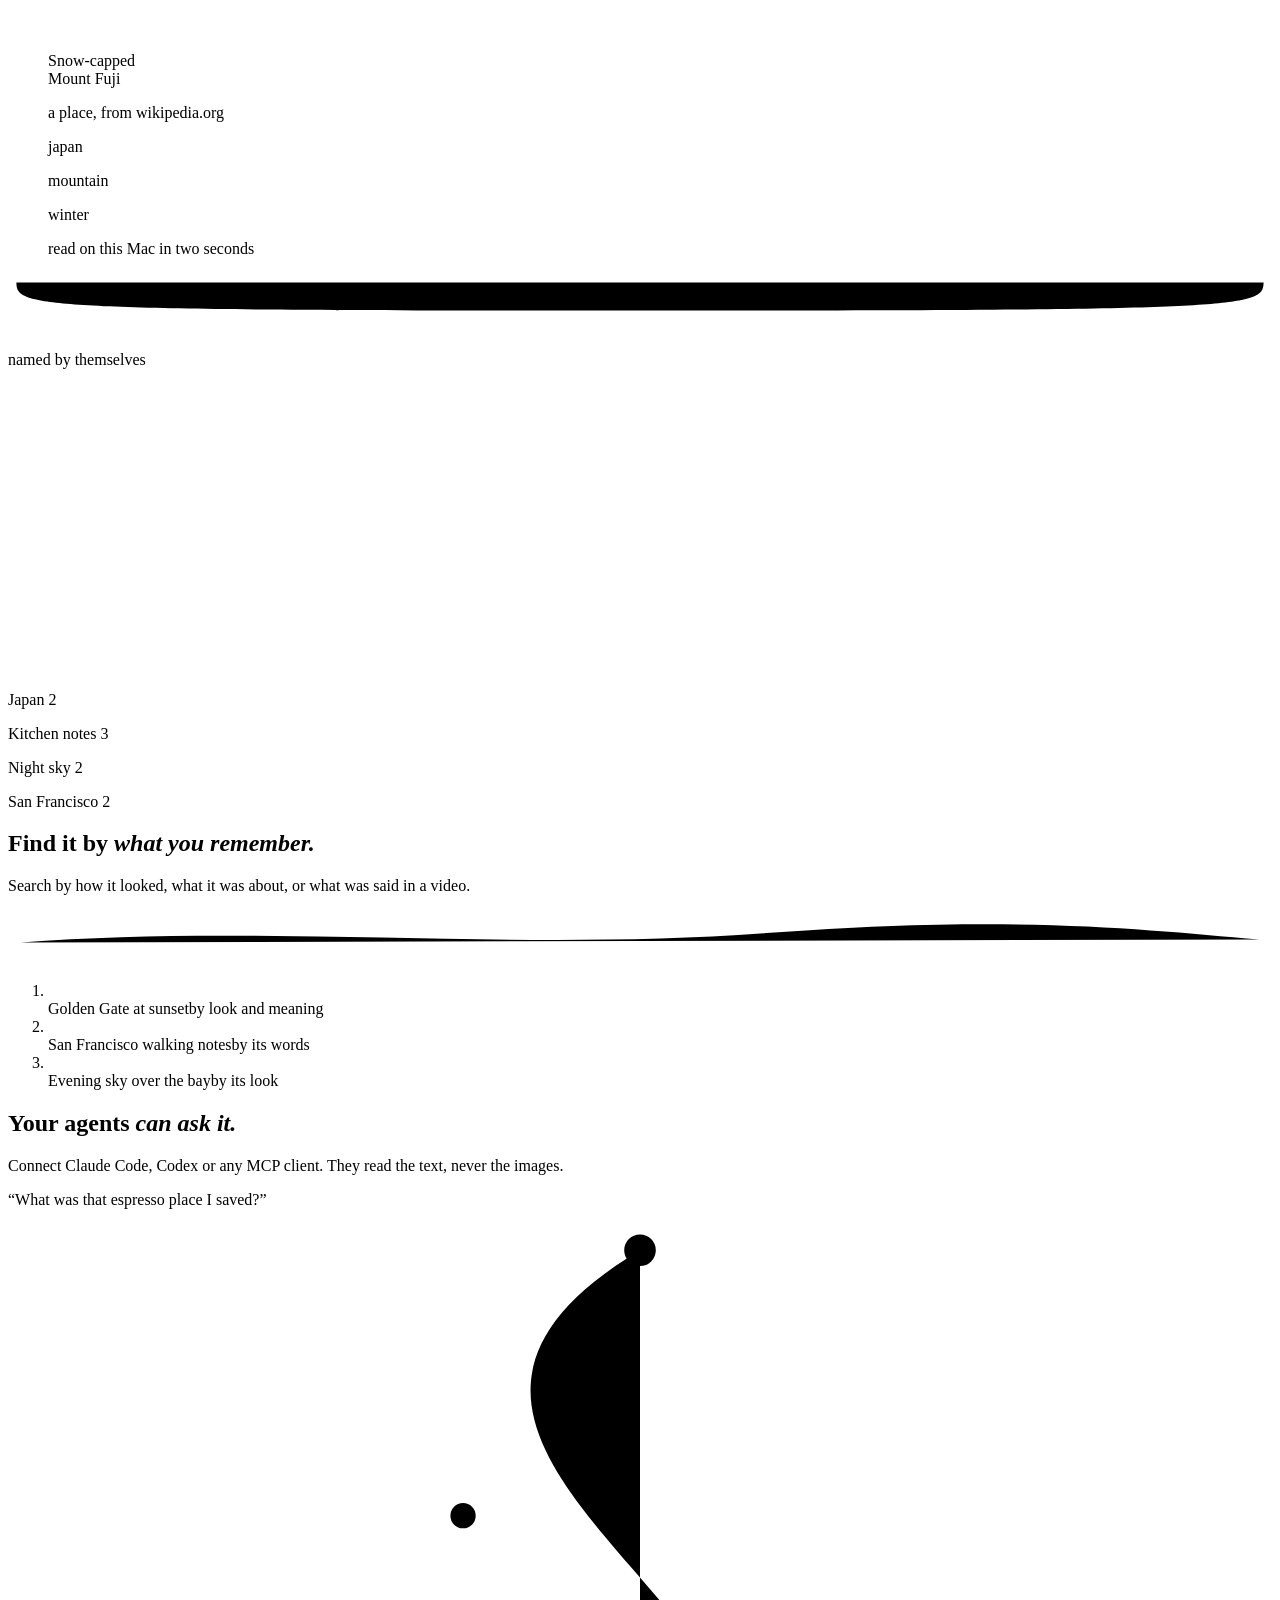
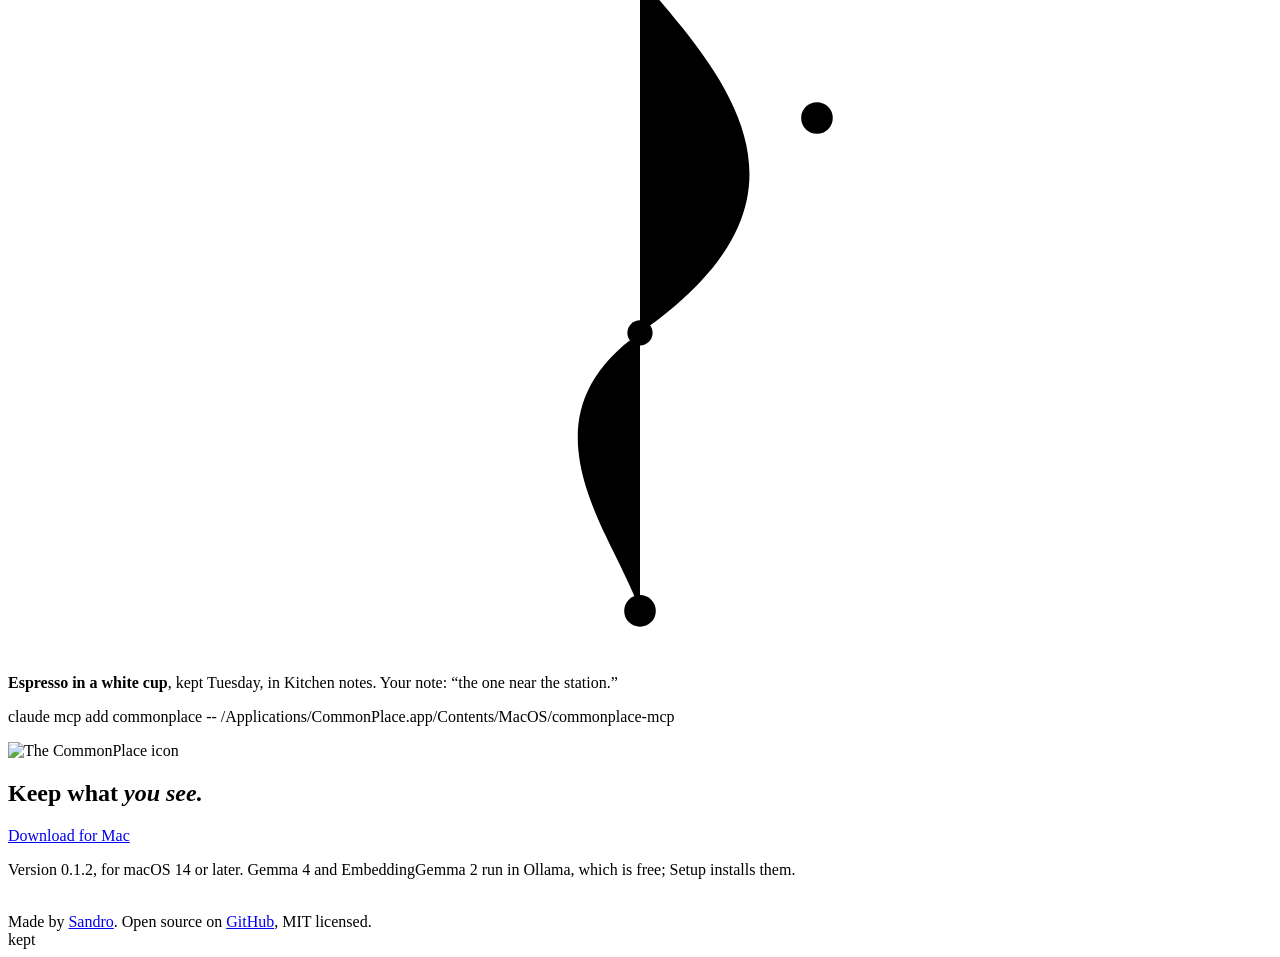
==== commit d72de191: "Gemma 4 reads, EmbeddingGemma 2 files CommonPlace 0.1.2 runs on Google's models side by side: Gemma " ====
--- a/site/index.html
+++ b/site/index.html
@@ -116,7 +116,7 @@
   <div class="reads-grid">
     <div class="words reveal">
       <h2 class="display">It reads and <em>files itself.</em></h2>
-      <p>A small vision model names each capture on your Mac. Similar things gather into collections that name themselves. Your captures never leave your Mac.</p>
+      <p>Google’s Gemma 4 names each capture, and EmbeddingGemma 2 gathers similar things into collections that name themselves. Both run on your Mac; your captures never leave it.</p>
     </div>
     <figure class="reading reveal" aria-hidden="true">
       <div class="big-print" data-keep><img src="/art/mountain.svg" alt=""></div>
@@ -190,7 +190,7 @@
     <img class="app-icon" src="/art/icon.png" alt="The CommonPlace icon" width="136" height="136">
     <h2 class="display">Keep what <em>you see.</em></h2>
     <a class="pill pill-ivory pill-large" id="get" href="/download" data-keep>Download for Mac</a>
-    <p class="meta">Version 0.1.1, for macOS 14 or later. The models run in Ollama, which is free; Setup installs them.</p>
+    <p class="meta">Version 0.1.2, for macOS 14 or later. Gemma 4 and EmbeddingGemma 2 run in Ollama, which is free; Setup installs them.</p>
   </div>
   <img class="hills hills-night" src="/art/hills-night.svg" alt="">
   <footer class="footer">Made by <a href="https://bysandro.com">Sandro</a>. Open source on <a href="https://github.com/sandroandric/AtCommonPlace">GitHub</a>, MIT licensed.</footer>
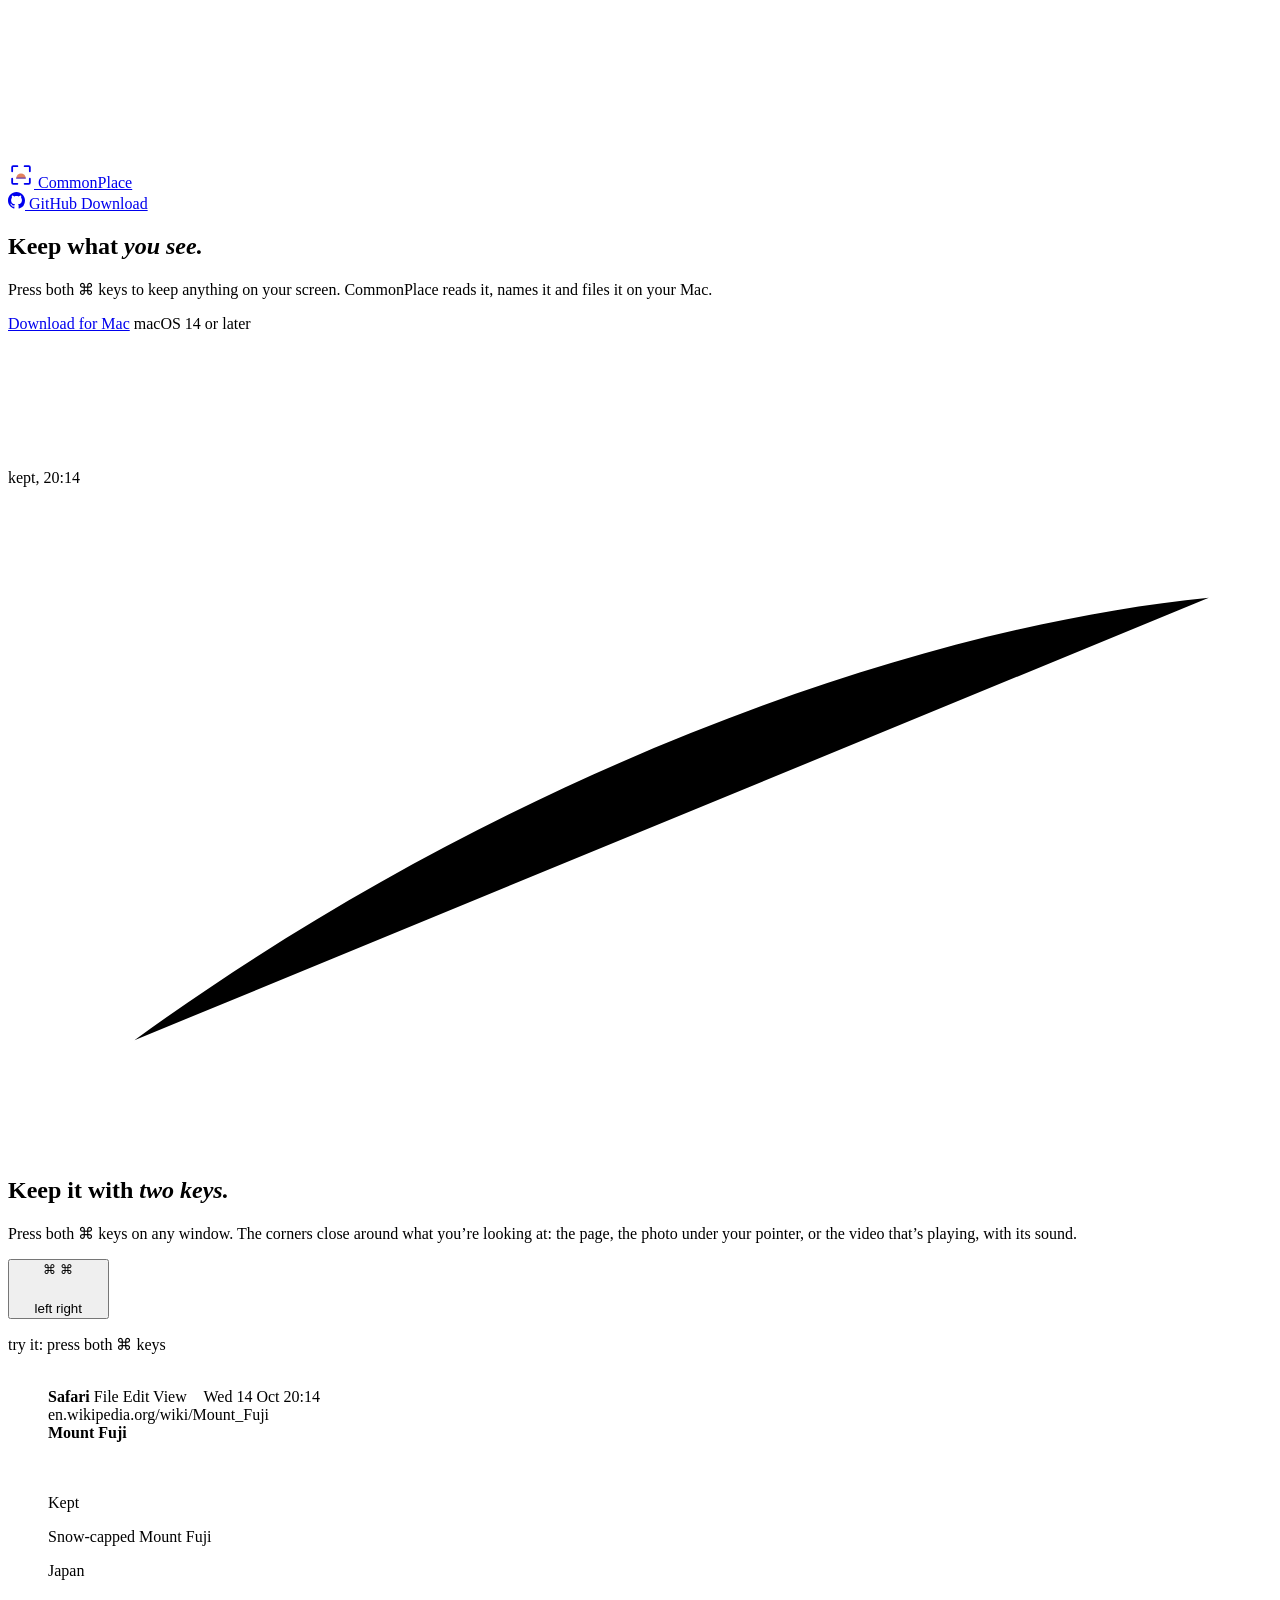
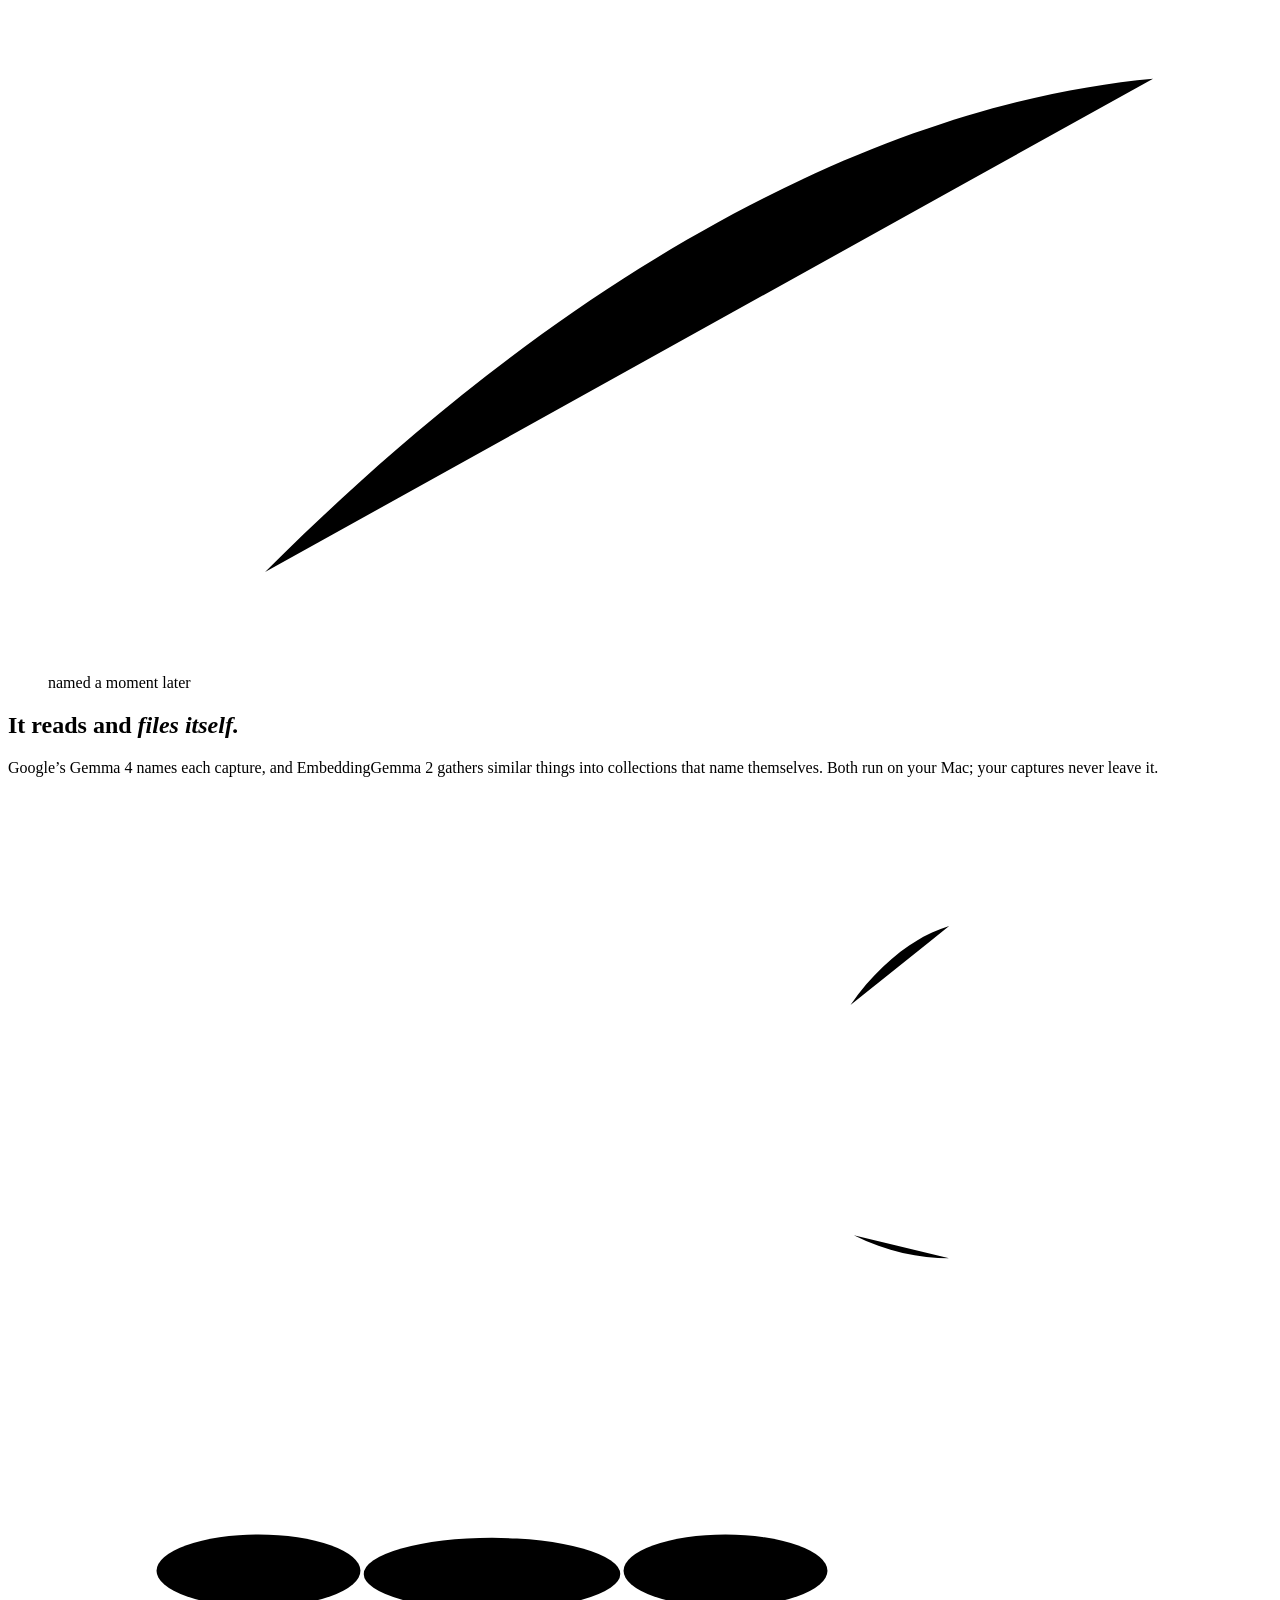
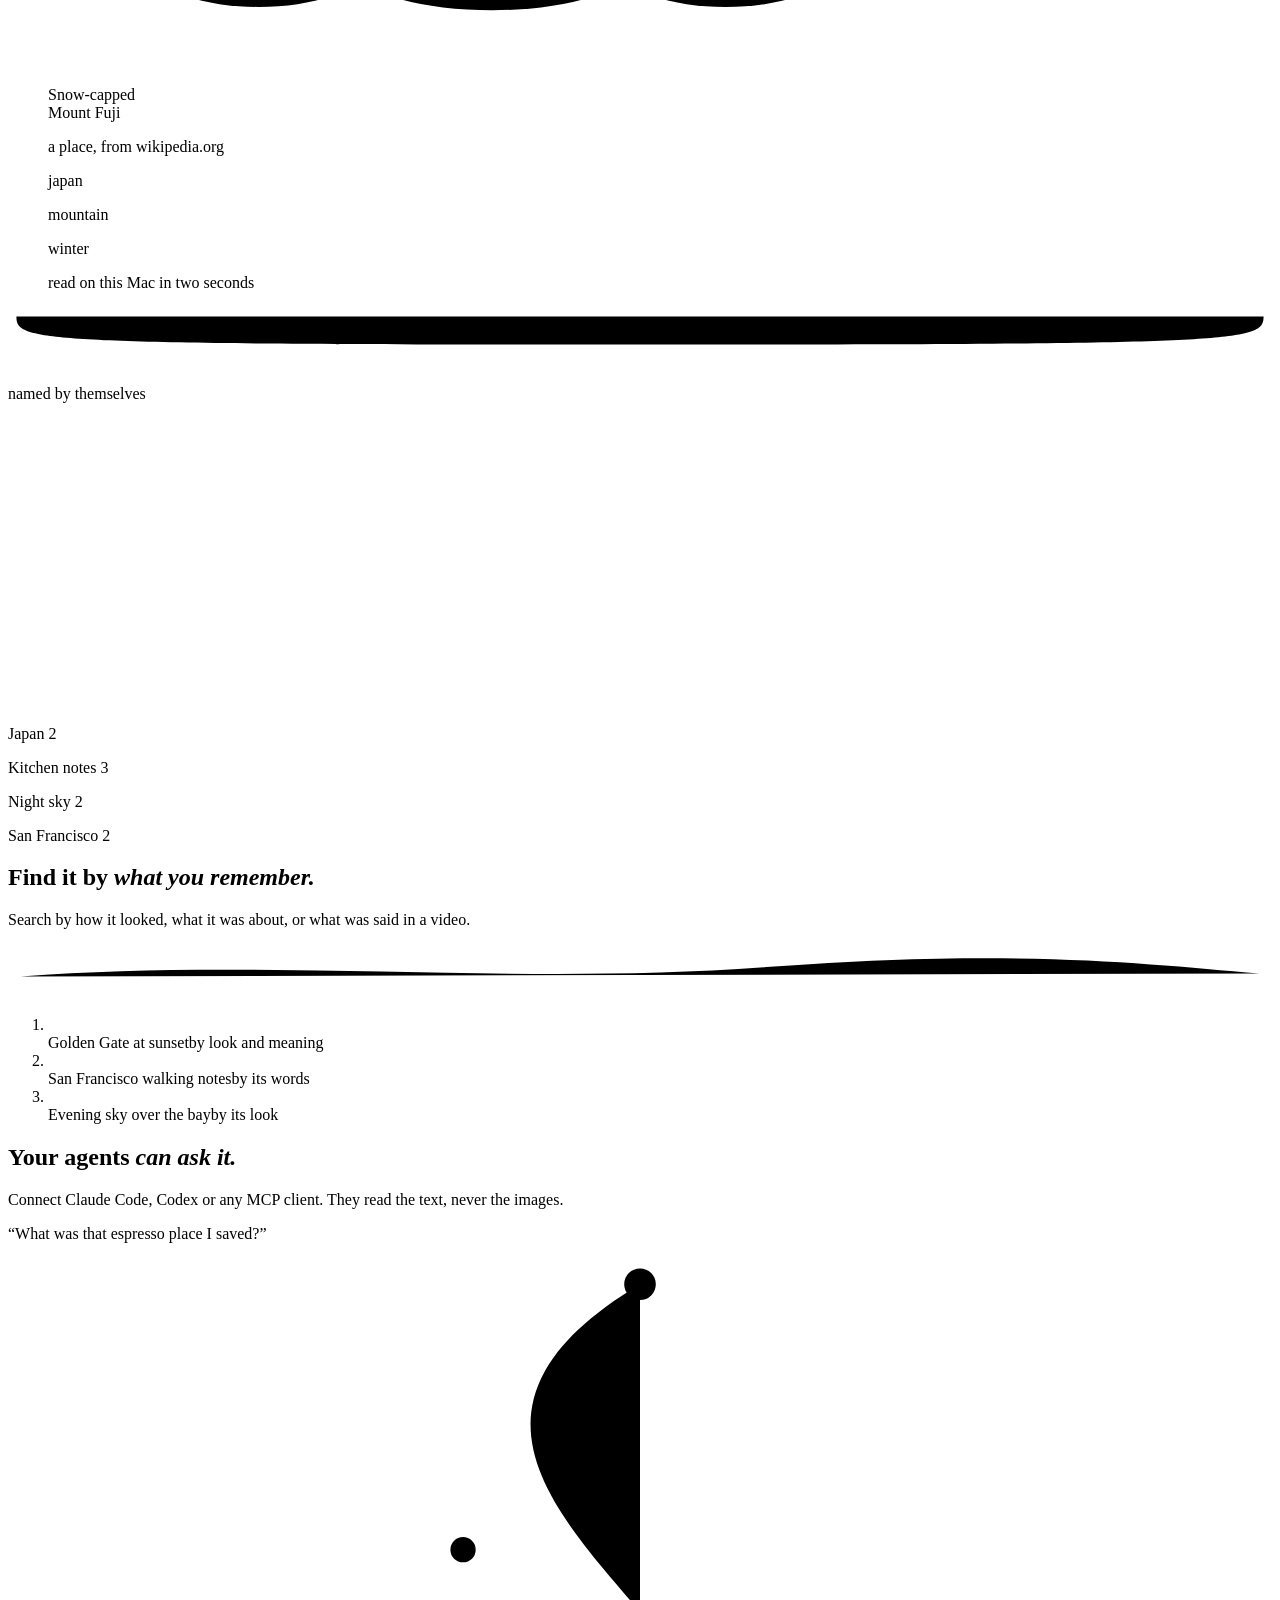
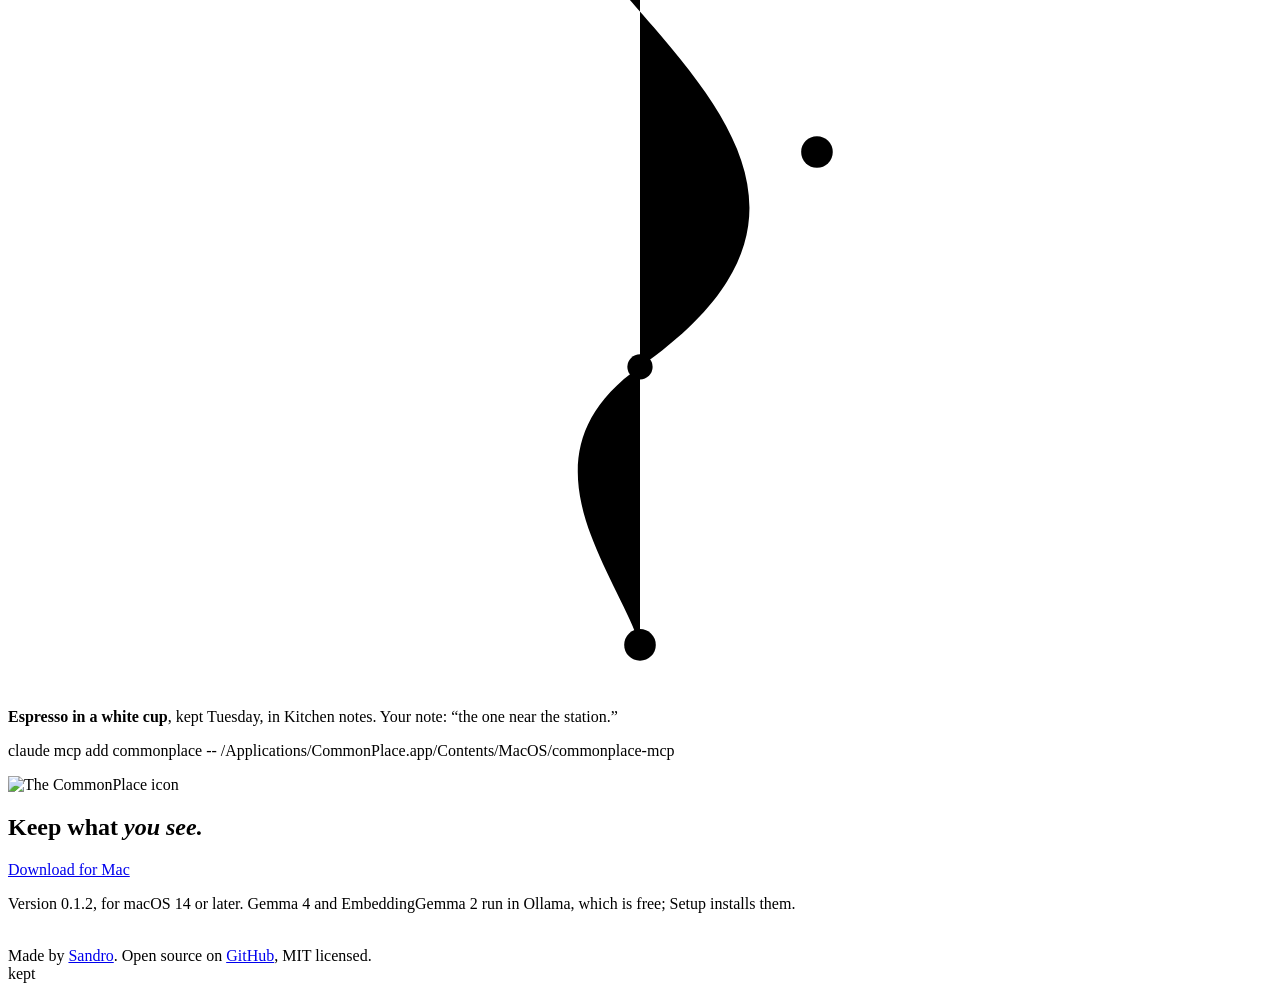
==== commit af5c3745: "A Tuscan print and a big mug of coffee in the collage The croissant print is now a cypress avenue th" ====
--- a/site/index.html
+++ b/site/index.html
@@ -63,7 +63,8 @@
       <figure class="c-print c-fuji"><img src="/art/mountain.svg" alt="">
         <span class="frame"><i></i><i></i><i></i><i></i></span>
       </figure>
-      <figure class="c-print c-cup" data-keep><img src="/art/croissant.svg" alt=""></figure>
+      <figure class="c-print c-tuscany" data-keep><img src="/art/tuscany.svg" alt=""></figure>
+      <figure class="c-mug" data-keep><img src="/art/mug.svg" alt=""></figure>
       <p class="c-note">kept, 20:14</p>
       <svg class="c-note-line" viewBox="0 0 80 40"><path d="M76 6 C56 8 30 18 8 34 M8 34 l4 -12 M8 34 l12 -2"/></svg>
     </div>
